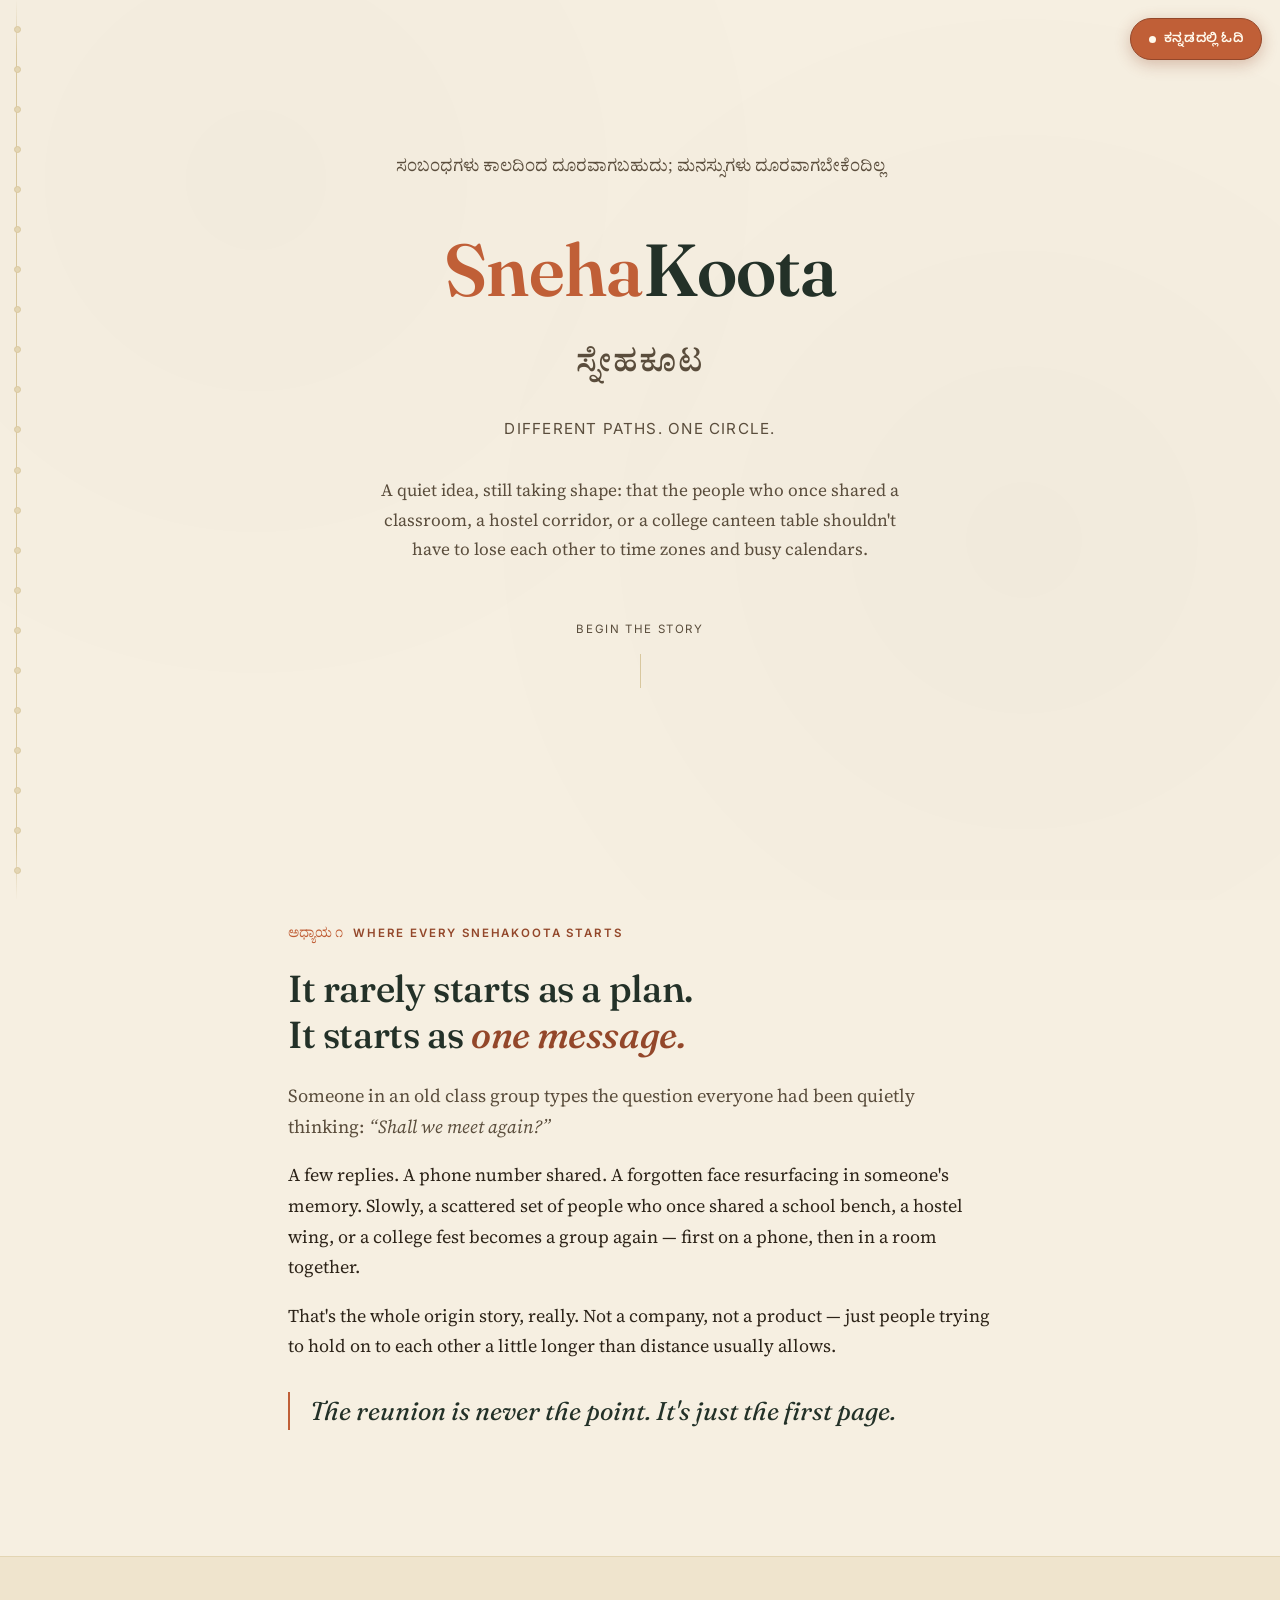
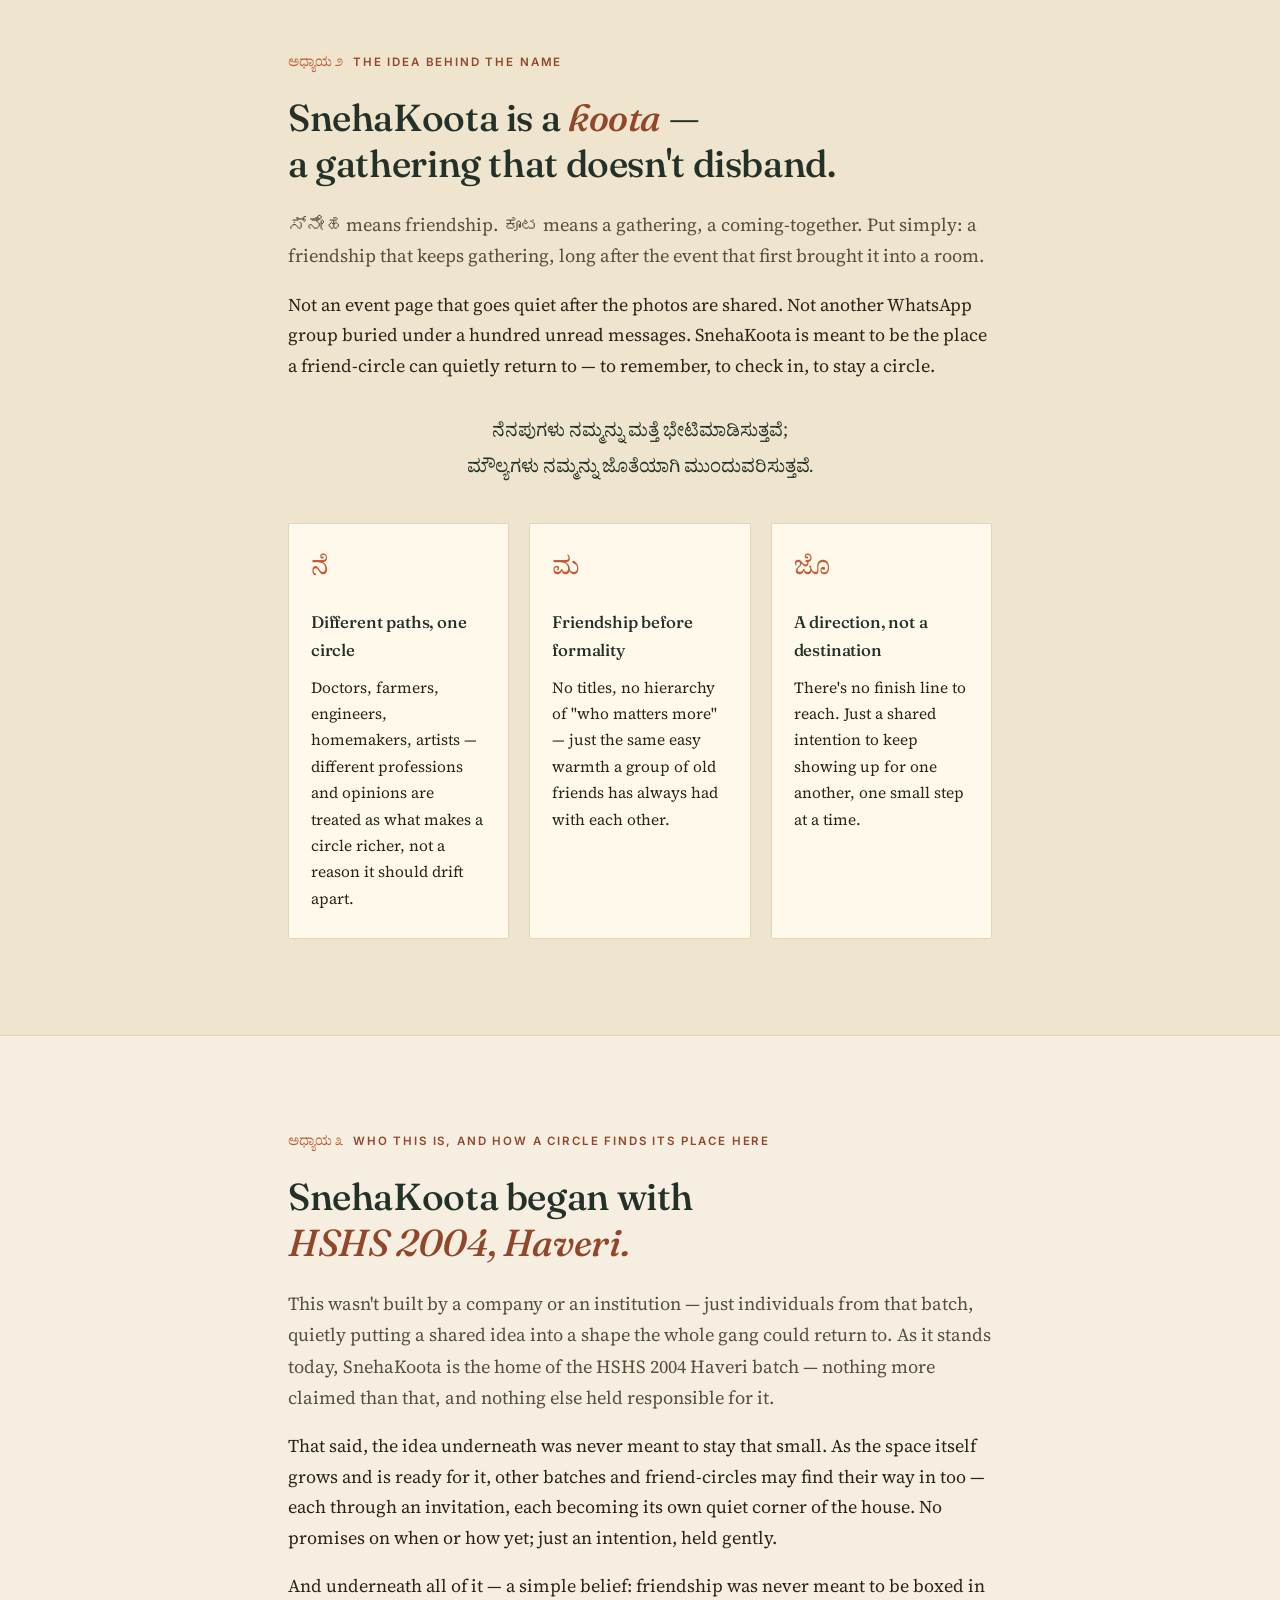
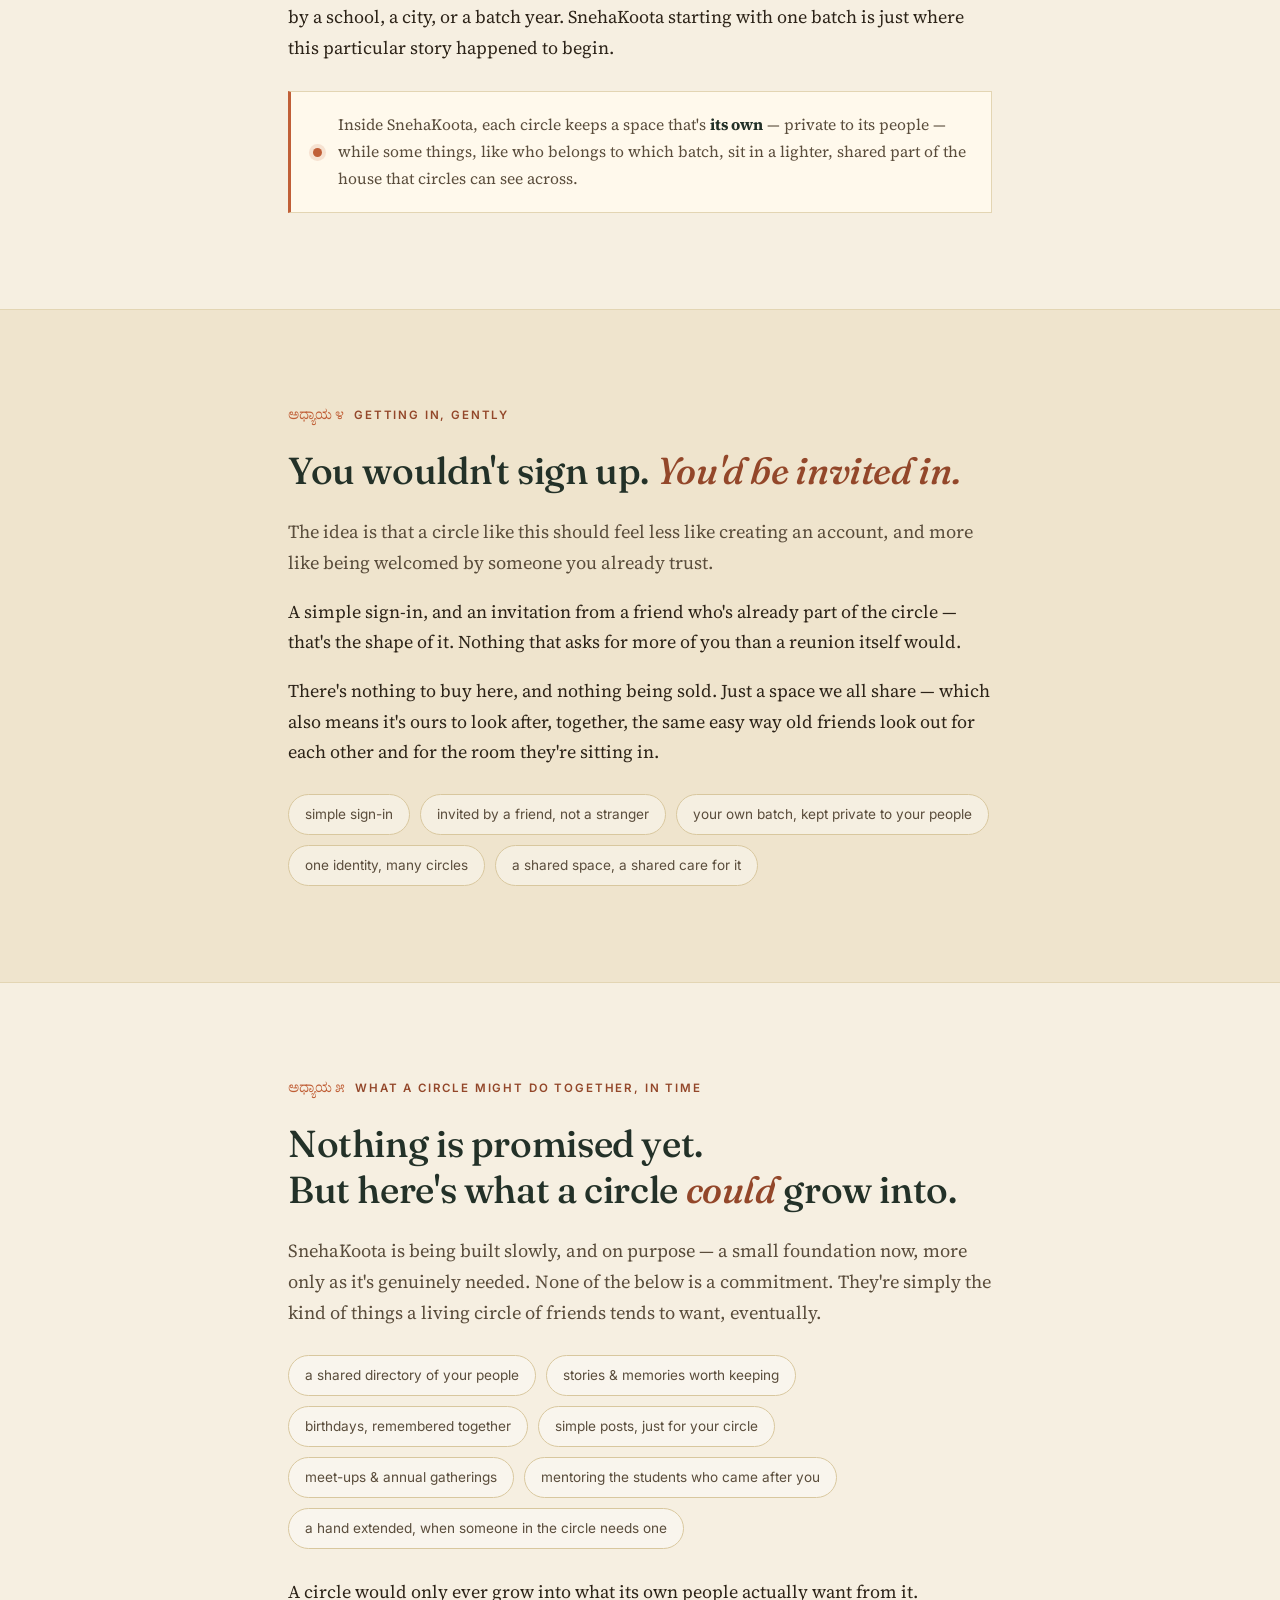
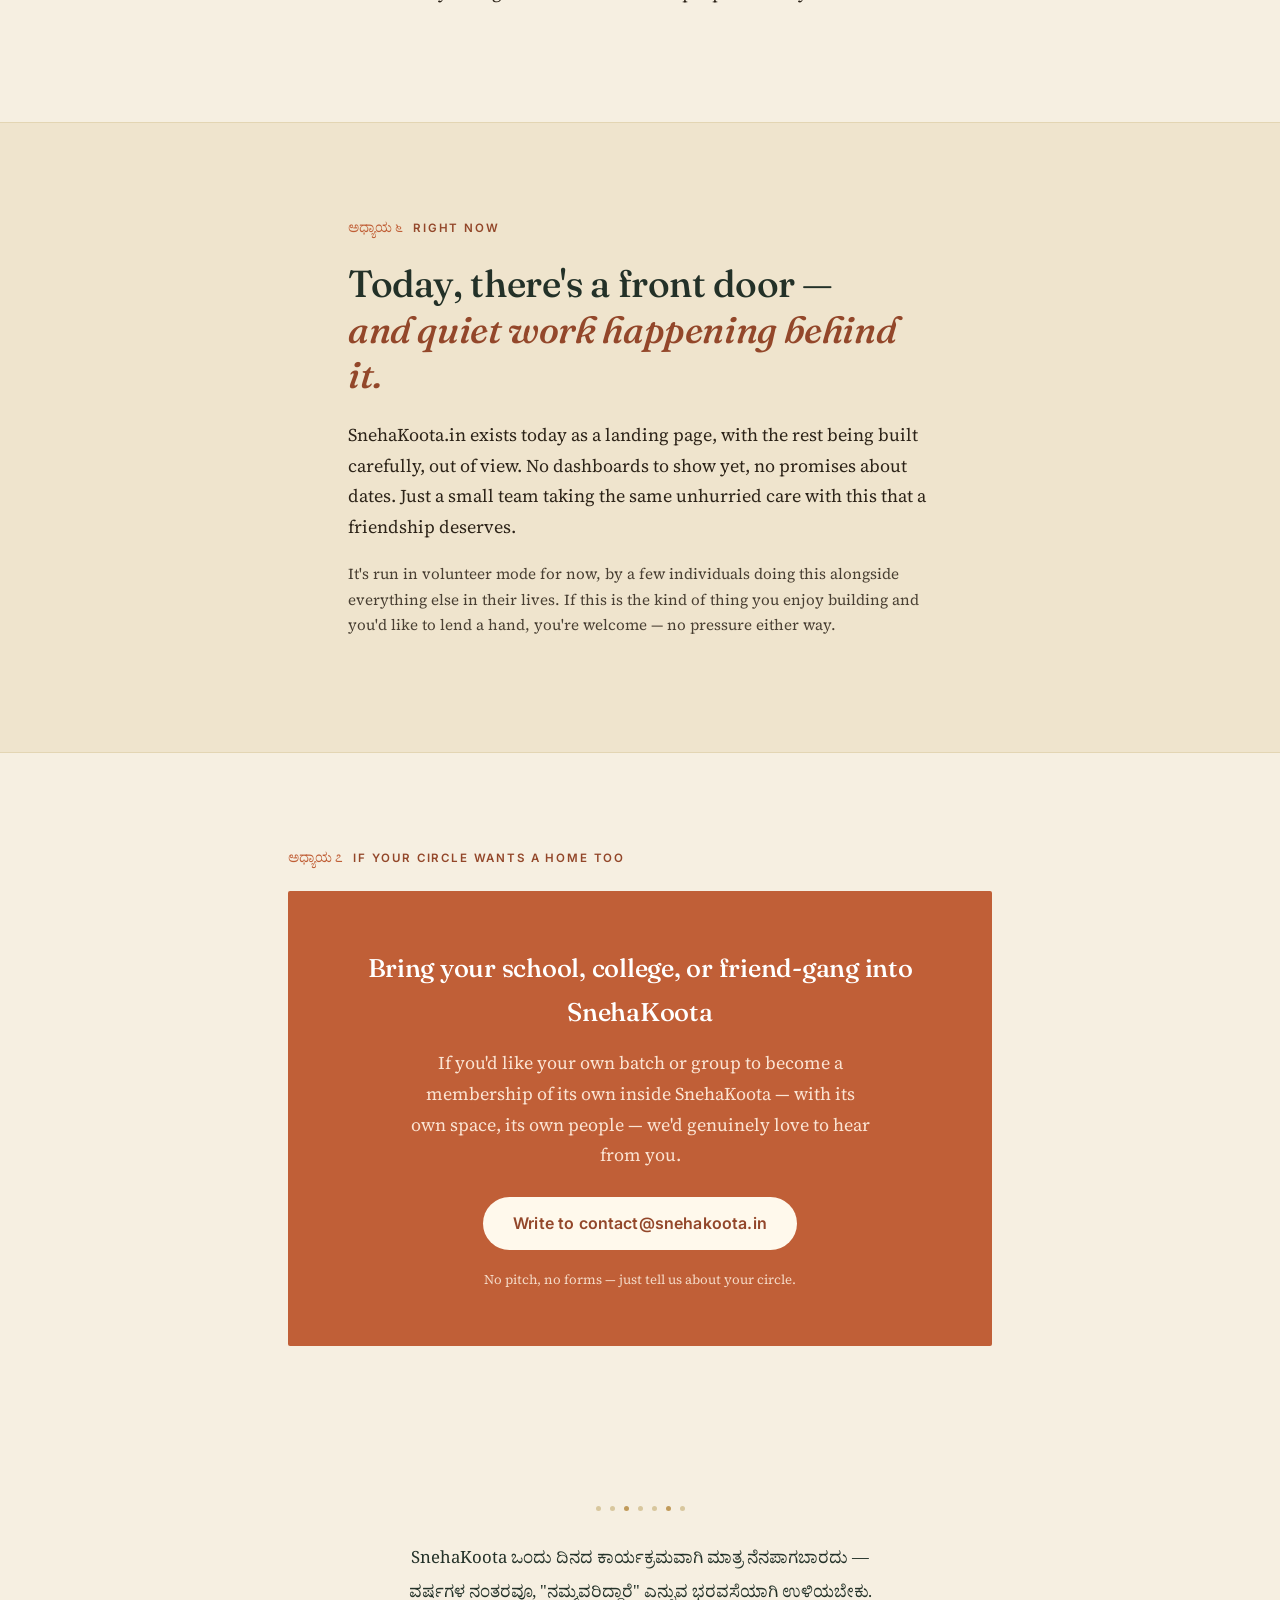
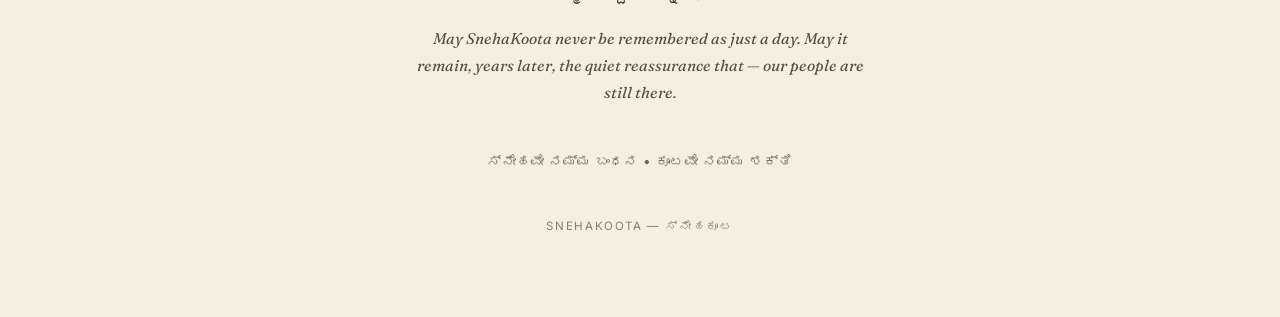
==== concept/index.html @ b206514b "Create index.html" ====
<!DOCTYPE html>
<html lang="en">
<head>
<meta charset="UTF-8">
<meta name="viewport" content="width=device-width, initial-scale=1.0">
<title>SnehaKoota — ಸ್ನೇಹಕೂಟ | A Concept</title>
<meta name="description" content="SnehaKoota — a place for friend circles, school batches and college gangs to stay a circle, long after the reunion ends.">
<link rel="preconnect" href="https://fonts.googleapis.com">
<link rel="preconnect" href="https://fonts.gstatic.com" crossorigin>
<link href="https://fonts.googleapis.com/css2?family=Fraunces:ital,opsz,wght@0,9..144,300;0,9..144,400;0,9..144,500;0,9..144,600;1,9..144,400;1,9..144,500&family=Source+Serif+4:ital,opsz,wght@0,8..60,400;0,8..60,500;0,8..60,600;1,8..60,400&family=Inter:wght@400;500;600&family=Noto+Serif+Kannada:wght@400;500;600;700&family=Noto+Sans+Kannada:wght@400;500;600&display=swap" rel="stylesheet">
<style>
  :root{
    --cream:#f6efe1;
    --cream-deep:#efe4cd;
    --paper-edge:#e3d5b3;
    --ink:#2c2318;
    --ink-soft:#5a4d3c;
    --terracotta:#c05f37;
    --terracotta-deep:#93472a;
    --green:#33493a;
    --green-deep:#233128;
    --gold:#b4863a;
    --thread:#d8c79e;
    --max-w: 760px;
  }

  *{box-sizing:border-box;}
  html{scroll-behavior:smooth;}
  body{
    margin:0;
    background:var(--cream);
    color:var(--ink);
    font-family:'Source Serif 4', serif;
    font-size:18px;
    line-height:1.7;
    -webkit-font-smoothing:antialiased;
    overflow-x:hidden;
  }

  /* subtle paper grain */
  body::before{
    content:"";
    position:fixed; inset:0;
    background-image:
      radial-gradient(circle at 20% 20%, rgba(0,0,0,0.015) 0, transparent 45%),
      radial-gradient(circle at 80% 60%, rgba(0,0,0,0.02) 0, transparent 50%);
    pointer-events:none;
    z-index:0;
  }

  .kn{ font-family:'Noto Serif Kannada','Noto Sans Kannada', serif; }
  .kn-sans{ font-family:'Noto Sans Kannada', sans-serif; }

  h1,h2,h3{
    font-family:'Fraunces', serif;
    font-weight:500;
    letter-spacing:-0.01em;
    margin:0;
    color:var(--green-deep);
  }

  .eyebrow{
    font-family:'Inter', sans-serif;
    font-size:0.72rem;
    letter-spacing:0.16em;
    text-transform:uppercase;
    color:var(--terracotta-deep);
    font-weight:600;
  }

  a{ color:inherit; }

  /* ---------- binding spine (signature element) ---------- */
  .spine{
    position:fixed;
    left:0; top:0; bottom:0;
    width:34px;
    z-index:40;
    display:flex;
    flex-direction:column;
    align-items:center;
    padding:26px 0;
    pointer-events:none;
  }
  .spine::before{
    content:"";
    position:absolute; top:0; bottom:0; left:16px;
    width:1px;
    background:linear-gradient(to bottom, transparent, var(--thread) 6%, var(--thread) 94%, transparent);
  }
  .spine-dot{
    width:7px; height:7px;
    border-radius:50%;
    background:var(--paper-edge);
    border:1px solid var(--thread);
    margin:0 0 0 0;
    position:relative;
    transition:background .5s ease, border-color .5s ease, box-shadow .5s ease;
  }
  .spine-track{
    position:relative;
    flex:1;
    display:flex;
    flex-direction:column;
    justify-content:space-between;
    align-items:center;
    width:100%;
  }
  .spine-dot.lit{
    background:var(--terracotta);
    border-color:var(--terracotta-deep);
    box-shadow:0 0 0 3px rgba(192,95,55,0.12);
  }
  @media (max-width:880px){ .spine{display:none;} }

  /* ---------- layout shells ---------- */
  .wrap{
    position:relative;
    z-index:1;
    max-width:var(--max-w);
    margin:0 auto;
    padding:0 28px;
  }
  section{ padding:96px 0; position:relative; }
  @media (max-width:600px){ section{ padding:68px 0; } }
  .wrap.wide{ max-width:880px; }

  /* stitched divider between chapters */
  .stitch{
    display:flex; align-items:center; justify-content:center;
    gap:9px;
    margin:0 auto;
    padding:0;
  }
  .stitch span{
    width:5px; height:5px; border-radius:50%;
    background:var(--thread);
  }
  .stitch span:nth-child(3n){ background:var(--gold); opacity:.8; }

  /* ---------- hero ---------- */
  .hero{
    min-height:92vh;
    display:flex;
    flex-direction:column;
    justify-content:center;
    text-align:center;
    padding-top:64px;
    padding-bottom:48px;
  }
  .hero .kn-line{
    font-family:'Noto Serif Kannada', serif;
    font-size:1.05rem;
    color:var(--ink-soft);
    margin-bottom:22px;
    opacity:0;
    animation:riseIn 1s ease forwards .15s;
  }
  .wordmark{
    font-family:'Fraunces', serif;
    font-weight:600;
    font-style:normal;
    font-size:clamp(2.6rem, 9vw, 4.6rem);
    letter-spacing:-0.01em;
    margin:0 0 6px 0;
    opacity:0;
    animation:riseIn 1.1s ease forwards .35s;
  }
  .wordmark .w-sneha{ color:var(--terracotta); }
  .wordmark .w-koota{ color:var(--green-deep); }
  .wordmark .kn{ display:block; font-style:normal; font-weight:600; font-size:0.42em; color:var(--ink-soft); letter-spacing:0.04em; margin-top:10px; }
  .tagline{
    font-family:'Inter', sans-serif;
    font-size:0.95rem;
    letter-spacing:0.08em;
    text-transform:uppercase;
    color:var(--ink-soft);
    margin-top:22px;
    opacity:0;
    animation:riseIn 1s ease forwards .6s;
  }
  .hero-sub{
    max-width:520px;
    margin:34px auto 0;
    font-size:1.08rem;
    color:var(--ink-soft);
    opacity:0;
    animation:riseIn 1s ease forwards .8s;
  }
  .scroll-cue{
    margin-top:56px;
    font-family:'Inter',sans-serif;
    font-size:0.72rem;
    letter-spacing:0.14em;
    text-transform:uppercase;
    color:var(--ink-soft);
    opacity:0;
    animation:riseIn 1s ease forwards 1.05s;
  }
  .scroll-cue::after{
    content:"";
    display:block;
    width:1px; height:34px;
    background:var(--thread);
    margin:14px auto 0;
    animation:pulseLine 2.2s ease-in-out infinite;
  }
  @keyframes riseIn{ from{opacity:0; transform:translateY(14px);} to{opacity:1; transform:translateY(0);} }
  @keyframes pulseLine{ 0%,100%{opacity:.3;} 50%{opacity:.9;} }

  /* ---------- chapter chrome ---------- */
  .chapter-label{
    display:flex; align-items:baseline; gap:10px;
    margin-bottom:18px;
  }
  .chapter-num{
    font-family:'Noto Serif Kannada', serif;
    font-size:0.85rem;
    color:var(--terracotta);
  }
  .reveal{
    opacity:0;
    transform:translateY(22px);
    transition:opacity .9s ease, transform .9s ease;
  }
  .reveal.in{ opacity:1; transform:translateY(0); }

  h2.title{
    font-size:clamp(1.7rem, 4vw, 2.35rem);
    margin-bottom:22px;
    line-height:1.22;
  }
  h2.title em{ font-style:italic; color:var(--terracotta-deep); }

  p{ margin:0 0 18px 0; color:var(--ink); }
  p.lede{ font-size:1.15rem; color:var(--ink-soft); }

  .pull{
    font-family:'Fraunces', serif;
    font-style:italic;
    font-weight:400;
    font-size:clamp(1.25rem, 3vw, 1.6rem);
    color:var(--green-deep);
    line-height:1.5;
    margin:30px 0;
    padding-left:20px;
    border-left:2px solid var(--terracotta);
  }

  .kn-pull{
    font-family:'Noto Serif Kannada', serif;
    font-size:1.15rem;
    color:var(--green-deep);
    line-height:2;
    text-align:center;
    margin:34px 0;
  }

  /* alt band */
  .band{
    background:var(--cream-deep);
    border-top:1px solid var(--paper-edge);
    border-bottom:1px solid var(--paper-edge);
  }
  .band.deep{
    background:var(--green-deep);
    color:#f2ead9;
  }
  .band.deep h2, .band.deep h3{ color:#f2ead9; }
  .band.deep p{ color:#d9cdb1; }
  .band.deep .eyebrow{ color:#e2a97e; }
  .band.deep .pull{ color:#f2ead9; border-left-color:#e2a97e; }

  /* three-across "for every circle" cards */
  .grid3{
    display:grid;
    grid-template-columns:repeat(3, 1fr);
    gap:20px;
    margin-top:34px;
  }
  @media (max-width:700px){ .grid3{ grid-template-columns:1fr; } }
  .grid3 .card{
    background:rgba(246,239,225,0.5);
    border:1px solid rgba(255,255,255,0.12);
    border-radius:2px;
    padding:26px 22px;
  }
  .band:not(.deep) .grid3 .card{
    background:#fff9ec;
    border:1px solid var(--paper-edge);
  }
  .card h3{
    font-size:1.05rem;
    margin-bottom:10px;
  }
  .card p{ font-size:0.97rem; margin-bottom:0; }
  .card .glyph{
    font-family:'Noto Serif Kannada', serif;
    font-size:1.6rem;
    color:var(--terracotta);
    display:block;
    margin-bottom:14px;
  }

  /* possibility chips — soft, non-committal */
  .maybe-list{
    display:flex; flex-wrap:wrap; gap:10px;
    margin-top:26px;
  }
  .maybe-list span{
    font-family:'Inter', sans-serif;
    font-size:0.85rem;
    padding:8px 16px;
    border:1px solid var(--thread);
    border-radius:999px;
    color:var(--ink-soft);
    background:rgba(255,255,255,0.4);
  }

  /* today strip */
  .today-strip{
    display:flex; align-items:center; gap:16px;
    padding:20px 22px;
    background:#fff9ec;
    border:1px solid var(--paper-edge);
    border-left:3px solid var(--terracotta);
    margin-top:28px;
  }
  .today-dot{
    width:9px; height:9px; border-radius:50%;
    background:var(--terracotta);
    flex:none;
    box-shadow:0 0 0 4px rgba(192,95,55,0.15);
  }
  .today-strip p{ margin:0; font-size:0.98rem; color:var(--ink-soft); }
  .today-strip strong{ color:var(--green-deep); }

  /* invite / CTA */
  .cta-card{
    text-align:center;
    padding:56px 40px;
    background:var(--terracotta);
    color:#fbf3e6;
    border-radius:2px;
    margin-top:10px;
  }
  @media (max-width:600px){ .cta-card{ padding:44px 22px; } }
  .cta-card h2{ color:#fff; margin-bottom:14px; }
  .cta-card p{ color:#fbe4d3; max-width:460px; margin:0 auto 26px; }
  .cta-mail{
    display:inline-block;
    font-family:'Inter', sans-serif;
    font-weight:600;
    font-size:1rem;
    letter-spacing:0.01em;
    color:var(--terracotta-deep);
    background:#fff9ec;
    padding:13px 30px;
    border-radius:999px;
    text-decoration:none;
    transition:transform .25s ease, box-shadow .25s ease;
  }
  .cta-mail:hover{ transform:translateY(-2px); box-shadow:0 10px 24px rgba(0,0,0,0.18); }
  .cta-note{
    margin-top:18px;
    font-size:0.82rem;
    color:#f4d9c6;
  }

  /* footer */
  footer{
    padding:64px 0 80px;
    text-align:center;
  }
  .closing-kn{
    font-family:'Noto Serif Kannada', serif;
    font-size:1.05rem;
    line-height:2;
    color:var(--green-deep);
    max-width:520px;
    margin:0 auto 8px;
  }
  .closing-en{
    font-family:'Fraunces', serif;
    font-style:italic;
    font-size:0.98rem;
    color:var(--ink-soft);
    max-width:460px;
    margin:14px auto 0;
  }
  .mark{
    margin-top:44px;
    font-family:'Inter', sans-serif;
    font-size:0.72rem;
    letter-spacing:0.14em;
    text-transform:uppercase;
    color:var(--ink-soft);
    opacity:0.7;
  }

  ::selection{ background:var(--terracotta); color:#fff; }

  /* ---------- language toggle ---------- */
  [hidden]{ display:none !important; }
  .lang-toggle{
    position:fixed;
    top:18px; right:18px;
    z-index:50;
    display:inline-flex;
    align-items:center;
    gap:8px;
    font-family:'Inter','Noto Sans Kannada',sans-serif;
    font-size:0.82rem;
    font-weight:600;
    letter-spacing:0.02em;
    padding:10px 18px;
    border-radius:999px;
    border:1px solid var(--terracotta-deep);
    background:var(--terracotta);
    color:#fff9ec;
    cursor:pointer;
    box-shadow:0 4px 16px rgba(147,71,42,0.32);
    transition:transform .2s ease, box-shadow .2s ease, background .2s ease;
  }
  .lang-toggle::before{
    content:"";
    width:7px; height:7px;
    border-radius:50%;
    background:#fff9ec;
    flex:none;
    animation:langPulse 2.2s ease-in-out infinite;
  }
  @keyframes langPulse{
    0%,100%{ box-shadow:0 0 0 0 rgba(255,249,236,0.55); }
    50%{ box-shadow:0 0 0 5px rgba(255,249,236,0); }
  }
  .lang-toggle:hover{
    transform:translateY(-1px);
    background:var(--terracotta-deep);
    box-shadow:0 8px 22px rgba(147,71,42,0.4);
  }
  @media (max-width:600px){
    .lang-toggle{
      top:14px; right:14px;
      font-size:0.78rem;
      padding:10px 16px;
      min-height:40px;
    }
  }

  /* ---------- kannada panel typography ---------- */
  #lang-kn{ font-family:'Noto Serif Kannada','Noto Sans Kannada', serif; }
  #lang-kn h1, #lang-kn h2, #lang-kn h3{ font-family:'Noto Serif Kannada', serif; font-weight:600; }
  #lang-kn .eyebrow, #lang-kn .tagline, #lang-kn .scroll-cue, #lang-kn .maybe-list span, #lang-kn .cta-mail, #lang-kn .cta-note{
    font-family:'Noto Sans Kannada', sans-serif;
  }
  #lang-kn .tagline, #lang-kn .scroll-cue{ text-transform:none; letter-spacing:0.02em; }
  #lang-kn p, #lang-kn .lede, #lang-kn .pull, #lang-kn .kn-pull{ line-height:1.95; }
  #lang-kn .wordmark .w-sneha, #lang-kn .wordmark .w-koota{ font-family:'Noto Serif Kannada', serif; }
  #lang-kn .wordmark .kn{ font-family:'Fraunces', serif; font-style:italic; font-weight:400; color:var(--ink-soft); }
</style>
</head>
<body>

<div class="spine" aria-hidden="true">
  <div class="spine-track" id="spineTrack"></div>
</div>

<button id="langToggle" class="lang-toggle" type="button">ಕನ್ನಡದಲ್ಲಿ ಓದಿ</button>

<div id="lang-en" class="lang-panel">

<!-- ================= HERO ================= -->
<section class="hero">
  <div class="wrap">
    <div class="kn-line">ಸಂಬಂಧಗಳು ಕಾಲದಿಂದ ದೂರವಾಗಬಹುದು; ಮನಸ್ಸುಗಳು ದೂರವಾಗಬೇಕೆಂದಿಲ್ಲ</div>
    <h1 class="wordmark"><span class="w-sneha">Sneha</span><span class="w-koota">Koota</span><span class="kn">ಸ್ನೇಹಕೂಟ</span></h1>
    <div class="tagline">Different Paths. One Circle.</div>
    <p class="hero-sub">A quiet idea, still taking shape: that the people who once shared a classroom, a hostel corridor, or a college canteen table shouldn't have to lose each other to time zones and busy calendars.</p>
    <div class="scroll-cue">begin the story</div>
  </div>
</section>

<!-- ================= CHAPTER 1: HOW IT BEGAN ================= -->
<section>
  <div class="wrap">
    <div class="chapter-label reveal">
      <span class="chapter-num kn">ಅಧ್ಯಾಯ ೧</span>
      <span class="eyebrow">Where every SnehaKoota starts</span>
    </div>
    <h2 class="title reveal">It rarely starts as a plan.<br>It starts as <em>one message.</em></h2>
    <p class="lede reveal">Someone in an old class group types the question everyone had been quietly thinking: <em>“Shall we meet again?”</em></p>
    <p class="reveal">A few replies. A phone number shared. A forgotten face resurfacing in someone's memory. Slowly, a scattered set of people who once shared a school bench, a hostel wing, or a college fest becomes a group again — first on a phone, then in a room together.</p>
    <p class="reveal">That's the whole origin story, really. Not a company, not a product — just people trying to hold on to each other a little longer than distance usually allows.</p>
    <div class="pull reveal">The reunion is never the point. It's just the first page.</div>
  </div>
</section>

<!-- ================= CHAPTER 2: WHAT SNEHAKOOTA IS ================= -->
<section class="band">
  <div class="wrap">
    <div class="chapter-label reveal">
      <span class="chapter-num kn">ಅಧ್ಯಾಯ ೨</span>
      <span class="eyebrow">The idea behind the name</span>
    </div>
    <h2 class="title reveal">SnehaKoota is a <em>koota</em> —<br>a gathering that doesn't disband.</h2>
    <p class="lede reveal">ಸ್ನೇಹ means friendship. ಕೂಟ means a gathering, a coming-together. Put simply: a friendship that keeps gathering, long after the event that first brought it into a room.</p>
    <p class="reveal">Not an event page that goes quiet after the photos are shared. Not another WhatsApp group buried under a hundred unread messages. SnehaKoota is meant to be the place a friend-circle can quietly return to — to remember, to check in, to stay a circle.</p>

    <div class="kn-pull reveal">ನೆನಪುಗಳು ನಮ್ಮನ್ನು ಮತ್ತೆ ಭೇಟಿಮಾಡಿಸುತ್ತವೆ;<br>ಮೌಲ್ಯಗಳು ನಮ್ಮನ್ನು ಜೊತೆಯಾಗಿ ಮುಂದುವರಿಸುತ್ತವೆ.</div>

    <div class="grid3 reveal">
      <div class="card">
        <span class="glyph">ನೆ</span>
        <h3>Different paths, one circle</h3>
        <p>Doctors, farmers, engineers, homemakers, artists — different professions and opinions are treated as what makes a circle richer, not a reason it should drift apart.</p>
      </div>
      <div class="card">
        <span class="glyph">ಮ</span>
        <h3>Friendship before formality</h3>
        <p>No titles, no hierarchy of "who matters more" — just the same easy warmth a group of old friends has always had with each other.</p>
      </div>
      <div class="card">
        <span class="glyph">ಜೊ</span>
        <h3>A direction, not a destination</h3>
        <p>There's no finish line to reach. Just a shared intention to keep showing up for one another, one small step at a time.</p>
      </div>
    </div>
  </div>
</section>

<!-- ================= CHAPTER 3: BEYOND ONE BATCH ================= -->
<section>
  <div class="wrap">
    <div class="chapter-label reveal">
      <span class="chapter-num kn">ಅಧ್ಯಾಯ ೩</span>
      <span class="eyebrow">Who this is, and how a circle finds its place here</span>
    </div>
    <h2 class="title reveal">SnehaKoota began with<br><em>HSHS 2004, Haveri.</em></h2>
    <p class="lede reveal">This wasn't built by a company or an institution — just individuals from that batch, quietly putting a shared idea into a shape the whole gang could return to. As it stands today, SnehaKoota is the home of the HSHS 2004 Haveri batch — nothing more claimed than that, and nothing else held responsible for it.</p>
    <p class="reveal">That said, the idea underneath was never meant to stay that small. As the space itself grows and is ready for it, other batches and friend-circles may find their way in too — each through an invitation, each becoming its own quiet corner of the house. No promises on when or how yet; just an intention, held gently.</p>
    <p class="reveal">And underneath all of it — a simple belief: friendship was never meant to be boxed in by a school, a city, or a batch year. SnehaKoota starting with one batch is just where this particular story happened to begin.</p>
    <div class="today-strip reveal">
      <span class="today-dot" aria-hidden="true"></span>
      <p>Inside SnehaKoota, each circle keeps a space that's <strong>its own</strong> — private to its people — while some things, like who belongs to which batch, sit in a lighter, shared part of the house that circles can see across.</p>
    </div>
  </div>
</section>

<!-- ================= CHAPTER 4: HOW YOU'D ENTER ================= -->
<section class="band">
  <div class="wrap">
    <div class="chapter-label reveal">
      <span class="chapter-num kn">ಅಧ್ಯಾಯ ೪</span>
      <span class="eyebrow">Getting in, gently</span>
    </div>
    <h2 class="title reveal">You wouldn't sign up. <em>You'd be invited in.</em></h2>
    <p class="lede reveal">The idea is that a circle like this should feel less like creating an account, and more like being welcomed by someone you already trust.</p>
    <p class="reveal">A simple sign-in, and an invitation from a friend who's already part of the circle — that's the shape of it. Nothing that asks for more of you than a reunion itself would.</p>
    <p class="reveal">There's nothing to buy here, and nothing being sold. Just a space we all share — which also means it's ours to look after, together, the same easy way old friends look out for each other and for the room they're sitting in.</p>
    <div class="maybe-list reveal">
      <span>simple sign-in</span>
      <span>invited by a friend, not a stranger</span>
      <span>your own batch, kept private to your people</span>
      <span>one identity, many circles</span>
      <span>a shared space, a shared care for it</span>
    </div>
  </div>
</section>

<!-- ================= CHAPTER 5: WHAT IT MIGHT HOLD ================= -->
<section>
  <div class="wrap">
    <div class="chapter-label reveal">
      <span class="chapter-num kn">ಅಧ್ಯಾಯ ೫</span>
      <span class="eyebrow">What a circle might do together, in time</span>
    </div>
    <h2 class="title reveal">Nothing is promised yet.<br>But here's what a circle <em>could</em> grow into.</h2>
    <p class="lede reveal">SnehaKoota is being built slowly, and on purpose — a small foundation now, more only as it's genuinely needed. None of the below is a commitment. They're simply the kind of things a living circle of friends tends to want, eventually.</p>
    <div class="maybe-list reveal">
      <span>a shared directory of your people</span>
      <span>stories &amp; memories worth keeping</span>
      <span>birthdays, remembered together</span>
      <span>simple posts, just for your circle</span>
      <span>meet-ups &amp; annual gatherings</span>
      <span>mentoring the students who came after you</span>
      <span>a hand extended, when someone in the circle needs one</span>
    </div>
    <p class="reveal" style="margin-top:28px;">A circle would only ever grow into what its own people actually want from it.</p>
  </div>
</section>

<!-- ================= CHAPTER 6: WHERE THINGS STAND ================= -->
<section class="band">
  <div class="wrap" style="max-width:640px;">
    <div class="chapter-label reveal">
      <span class="chapter-num kn">ಅಧ್ಯಾಯ ೬</span>
      <span class="eyebrow">Right now</span>
    </div>
    <h2 class="title reveal">Today, there's a front door —<br><em>and quiet work happening behind it.</em></h2>
    <p class="reveal">SnehaKoota.in exists today as a landing page, with the rest being built carefully, out of view. No dashboards to show yet, no promises about dates. Just a small team taking the same unhurried care with this that a friendship deserves.</p>
    <p class="reveal" style="font-size:0.95rem; opacity:0.85;">It's run in volunteer mode for now, by a few individuals doing this alongside everything else in their lives. If this is the kind of thing you enjoy building and you'd like to lend a hand, you're welcome — no pressure either way.</p>
  </div>
</section>

<!-- ================= CHAPTER 7: INVITE YOUR CIRCLE ================= -->
<section>
  <div class="wrap">
    <div class="chapter-label reveal">
      <span class="chapter-num kn">ಅಧ್ಯಾಯ ೭</span>
      <span class="eyebrow">If your circle wants a home too</span>
    </div>
    <div class="cta-card reveal">
      <h2 style="font-size:1.6rem;">Bring your school, college, or friend-gang into SnehaKoota</h2>
      <p>If you'd like your own batch or group to become a membership of its own inside SnehaKoota — with its own space, its own people — we'd genuinely love to hear from you.</p>
      <a class="cta-mail" href="mailto:contact@snehakoota.in">Write to contact@snehakoota.in</a>
      <div class="cta-note">No pitch, no forms — just tell us about your circle.</div>
    </div>
  </div>
</section>

<!-- ================= FOOTER / CLOSING ================= -->
<footer>
  <div class="wrap">
    <div class="stitch reveal" style="margin-bottom:34px;">
      <span></span><span></span><span></span><span></span><span></span><span></span><span></span>
    </div>
    <div class="closing-kn reveal">SnehaKoota ಒಂದು ದಿನದ ಕಾರ್ಯಕ್ರಮವಾಗಿ ಮಾತ್ರ ನೆನಪಾಗಬಾರದು —<br>ವರ್ಷಗಳ ನಂತರವೂ, "ನಮ್ಮವರಿದ್ದಾರೆ" ಎನ್ನುವ ಭರವಸೆಯಾಗಿ ಉಳಿಯಬೇಕು.</div>
    <div class="closing-en reveal">May SnehaKoota never be remembered as just a day. May it remain, years later, the quiet reassurance that — our people are still there.</div>
    <div class="mark kn" style="letter-spacing:0.02em; text-transform:none; opacity:0.85; font-size:0.85rem;">ಸ್ನೇಹವೇ ನಮ್ಮ ಬಂಧನ • ಕೂಟವೇ ನಮ್ಮ ಶಕ್ತಿ</div>
    <div class="mark">SnehaKoota — ಸ್ನೇಹಕೂಟ</div>
  </div>
</footer>

</div><!-- /#lang-en -->

<div id="lang-kn" class="lang-panel" hidden>

<!-- ================= HERO (KN) ================= -->
<section class="hero">
  <div class="wrap">
    <div class="kn-line">ಸಂಬಂಧಗಳು ಕಾಲದಿಂದ ದೂರವಾಗಬಹುದು; ಮನಸ್ಸುಗಳು ದೂರವಾಗಬೇಕೆಂದಿಲ್ಲ</div>
    <h1 class="wordmark"><span class="w-sneha">ಸ್ನೇಹ</span><span class="w-koota">ಕೂಟ</span><span class="kn">SnehaKoota</span></h1>
    <div class="tagline">ಬೇರೆ ಬೇರೆ ದಾರಿಗಳು. ಒಂದೇ ಬಳಗ.</div>
    <p class="hero-sub">ಇದೊಂದು ಸದ್ದಿಲ್ಲದೆ ರೂಪುಗೊಳ್ಳುತ್ತಿರುವ ಆಲೋಚನೆ: ಒಂದು ಕಾಲದಲ್ಲಿ ಒಂದೇ ತರಗತಿ, ಹಾಸ್ಟೆಲ್ ಕಾರಿಡಾರ್, ಅಥವಾ ಕಾಲೇಜಿನ ಕ್ಯಾಂಟೀನ್ ಟೇಬಲ್ ಹಂಚಿಕೊಂಡಿದ್ದ ಜನರು, ಸಮಯದ ವ್ಯತ್ಯಾಸ ಮತ್ತು ಬಿಡುವಿಲ್ಲದ ದಿನಚರಿಗಳ ಕಾರಣಕ್ಕೆ ಒಬ್ಬರನ್ನೊಬ್ಬರು ಕಳೆದುಕೊಳ್ಳಬಾರದು ಎಂಬುದು.</p>
    <div class="scroll-cue">ಕಥೆಯನ್ನು ಆರಂಭಿಸಿ</div>
  </div>
</section>

<!-- ================= CHAPTER 1 (KN) ================= -->
<section>
  <div class="wrap">
    <div class="chapter-label reveal">
      <span class="chapter-num kn">ಅಧ್ಯಾಯ ೧</span>
      <span class="eyebrow">ಪ್ರತಿ ಸ್ನೇಹಕೂಟವೂ ಆರಂಭವಾಗುವುದು ಇಲ್ಲಿಂದ</span>
    </div>
    <h2 class="title reveal">ಇದು ಯೋಜನೆಯಾಗಿ ಆರಂಭವಾಗುವುದು ಅಪರೂಪ.<br>ಇದು ಆರಂಭವಾಗುವುದು <em>ಒಂದೇ ಸಂದೇಶದಿಂದ.</em></h2>
    <p class="lede reveal">ಹಳೆಯ ಕ್ಲಾಸ್ ಗ್ರೂಪ್‌ನಲ್ಲಿ ಯಾರೋ ಒಬ್ಬರು, ಎಲ್ಲರೂ ಮನದೊಳಗೇ ಯೋಚಿಸುತ್ತಿದ್ದ ಪ್ರಶ್ನೆಯನ್ನು ಟೈಪ್ ಮಾಡುತ್ತಾರೆ: <em>"ಮತ್ತೆ ಸಿಗೋಣವೇ?"</em></p>
    <p class="reveal">ಒಂದೆರಡು ಉತ್ತರಗಳು. ಒಂದು ಫೋನ್ ನಂಬರ್ ಹಂಚಿಕೆ. ಮರೆತುಹೋಗಿದ್ದ ಮುಖವೊಂದು ಯಾರದೋ ನೆನಪಿನಲ್ಲಿ ಮತ್ತೆ ಮೂಡುತ್ತದೆ. ನಿಧಾನವಾಗಿ, ಒಂದು ಕಾಲದಲ್ಲಿ ಒಂದೇ ಶಾಲಾ ಬೆಂಚು, ಹಾಸ್ಟೆಲ್ ವಿಭಾಗ, ಅಥವಾ ಕಾಲೇಜಿನ ಫೆಸ್ಟ್ ಹಂಚಿಕೊಂಡಿದ್ದ, ಚದುರಿಹೋಗಿದ್ದ ಜನರು ಮತ್ತೆ ಒಂದಾಗುತ್ತಾರೆ — ಮೊದಲು ಫೋನ್‌ನಲ್ಲಿ, ನಂತರ ಒಂದೇ ಕೋಣೆಯಲ್ಲಿ ಜೊತೆಯಾಗಿ.</p>
    <p class="reveal">ಇದೇ ನಿಜವಾದ ಮೂಲ ಕಥೆ. ಒಂದು ಕಂಪನಿಯಲ್ಲ, ಒಂದು ಉತ್ಪನ್ನವಲ್ಲ — ದೂರ ಸಾಮಾನ್ಯವಾಗಿ ಬಿಡುವ ಅಂತರಕ್ಕಿಂತ ಸ್ವಲ್ಪ ಹೆಚ್ಚು ಕಾಲ ಒಬ್ಬರನ್ನೊಬ್ಬರು ಹಿಡಿದಿಟ್ಟುಕೊಳ್ಳಲು ಪ್ರಯತ್ನಿಸುತ್ತಿರುವ ಜನರಷ್ಟೇ.</p>
    <div class="pull reveal">ಮರುಸಂಗಮ ಎಂದಿಗೂ ಗುರಿಯಲ್ಲ. ಅದು ಕೇವಲ ಮೊದಲ ಪುಟ.</div>
  </div>
</section>

<!-- ================= CHAPTER 2 (KN) ================= -->
<section class="band">
  <div class="wrap">
    <div class="chapter-label reveal">
      <span class="chapter-num kn">ಅಧ್ಯಾಯ ೨</span>
      <span class="eyebrow">ಹೆಸರಿನ ಹಿಂದಿನ ಆಲೋಚನೆ</span>
    </div>
    <h2 class="title reveal">ಸ್ನೇಹಕೂಟ ಎಂಬುದು ಒಂದು <em>ಕೂಟ</em> —<br>ಎಂದೂ ಚದುರದ ಒಂದು ಸೇರುವಿಕೆ.</h2>
    <p class="lede reveal">ಸ್ನೇಹ ಎಂದರೆ ಗೆಳೆತನ. ಕೂಟ ಎಂದರೆ ಒಂದು ಸೇರುವಿಕೆ, ಒಟ್ಟಾಗಿ ಬರುವಿಕೆ. ಸರಳವಾಗಿ ಹೇಳುವುದಾದರೆ: ಒಂದು ಗೆಳೆತನ, ಅದನ್ನು ಮೊದಲು ಒಂದು ಕೋಣೆಗೆ ತಂದ ಸಂದರ್ಭ ಮುಗಿದ ನಂತರವೂ ಸೇರುತ್ತಲೇ ಇರುವಂಥದ್ದು.</p>
    <p class="reveal">ಫೋಟೋಗಳು ಹಂಚಿಕೆಯಾದ ಮೇಲೆ ಸ್ತಬ್ಧವಾಗುವ ಇವೆಂಟ್ ಪೇಜ್ ಅಲ್ಲ. ನೂರಾರು ಓದದ ಸಂದೇಶಗಳ ಅಡಿಯಲ್ಲಿ ಹೂತುಹೋಗಿರುವ ಇನ್ನೊಂದು ವಾಟ್ಸಾಪ್ ಗ್ರೂಪ್ ಅಲ್ಲ. ಸ್ನೇಹಕೂಟ ಎಂದರೆ ಒಂದು ಗೆಳೆಯರ ಬಳಗ ಸದ್ದಿಲ್ಲದೆ ಮರಳಿ ಬರಬಹುದಾದ ಸ್ಥಳ — ನೆನಪಿಸಿಕೊಳ್ಳಲು, ಕುಶಲೋಪರಿ ವಿಚಾರಿಸಲು, ಒಂದು ಬಳಗವಾಗಿ ಉಳಿಯಲು.</p>

    <div class="kn-pull reveal">ನೆನಪುಗಳು ನಮ್ಮನ್ನು ಮತ್ತೆ ಭೇಟಿಮಾಡಿಸುತ್ತವೆ;<br>ಮೌಲ್ಯಗಳು ನಮ್ಮನ್ನು ಜೊತೆಯಾಗಿ ಮುಂದುವರಿಸುತ್ತವೆ.</div>

    <div class="grid3 reveal">
      <div class="card">
        <span class="glyph">ನೆ</span>
        <h3>ಬೇರೆ ಬೇರೆ ದಾರಿಗಳು, ಒಂದೇ ಬಳಗ</h3>
        <p>ವೈದ್ಯರು, ರೈತರು, ಎಂಜಿನಿಯರ್‌ಗಳು, ಗೃಹಿಣಿಯರು, ಕಲಾವಿದರು — ಬೇರೆ ಬೇರೆ ವೃತ್ತಿಗಳು ಮತ್ತು ಅಭಿಪ್ರಾಯಗಳು ಬಳಗವನ್ನು ಇನ್ನಷ್ಟು ಶ್ರೀಮಂತಗೊಳಿಸುವ ಸಂಗತಿಗಳಾಗಿ ಕಾಣಲಾಗುತ್ತವೆಯೇ ಹೊರತು, ದೂರವಾಗಲು ಕಾರಣಗಳಲ್ಲ.</p>
      </div>
      <div class="card">
        <span class="glyph">ಮ</span>
        <h3>ಔಪಚಾರಿಕತೆಗಿಂತ ಮೊದಲು ಗೆಳೆತನ</h3>
        <p>ಯಾವುದೇ ಹುದ್ದೆಗಳಿಲ್ಲ, "ಯಾರು ಹೆಚ್ಚು ಮುಖ್ಯ" ಎಂಬ ಶ್ರೇಣಿಯೂ ಇಲ್ಲ — ಹಳೆಯ ಗೆಳೆಯರ ಗುಂಪೊಂದು ಯಾವಾಗಲೂ ಒಬ್ಬರಿಗೊಬ್ಬರು ಹೊಂದಿರುವ ಅದೇ ಸಹಜ ಪ್ರೀತಿ ಅಷ್ಟೇ.</p>
      </div>
      <div class="card">
        <span class="glyph">ಜೊ</span>
        <h3>ಗುರಿಯಲ್ಲ, ಒಂದು ದಿಕ್ಕು</h3>
        <p>ತಲುಪಬೇಕಾದ ಗೆರೆ ಇಲ್ಲ. ಒಂದೊಂದೇ ಸಣ್ಣ ಹೆಜ್ಜೆಯಲ್ಲಿ ಒಬ್ಬರಿಗಾಗಿ ಒಬ್ಬರು ಇರುತ್ತಲೇ ಇರಬೇಕೆಂಬ ಒಂದು ಹಂಚಿಕೆಯ ಉದ್ದೇಶ ಅಷ್ಟೇ.</p>
      </div>
    </div>
  </div>
</section>

<!-- ================= CHAPTER 3 (KN) ================= -->
<section>
  <div class="wrap">
    <div class="chapter-label reveal">
      <span class="chapter-num kn">ಅಧ್ಯಾಯ ೩</span>
      <span class="eyebrow">ಇದು ಯಾರದ್ದು, ಒಂದು ಬಳಗ ಇಲ್ಲಿ ತನ್ನ ಸ್ಥಾನ ಕಂಡುಕೊಳ್ಳುವುದು ಹೇಗೆ</span>
    </div>
    <h2 class="title reveal">ಸ್ನೇಹಕೂಟ ಆರಂಭವಾಗಿದ್ದು<br><em>HSHS 2004, ಹಾವೇರಿಯಿಂದ.</em></h2>
    <p class="lede reveal">ಇದನ್ನು ಯಾವುದೇ ಕಂಪನಿ ಅಥವಾ ಸಂಸ್ಥೆ ಕಟ್ಟಿಲ್ಲ — ಆ ಬ್ಯಾಚ್‌ನ ಕೆಲವು ವ್ಯಕ್ತಿಗಳು, ಇಡೀ ಬಳಗ ಮರಳಿ ಬರಬಹುದಾದ ಒಂದು ಹಂಚಿಕೆಯ ಆಲೋಚನೆಯನ್ನು ಸದ್ದಿಲ್ಲದೆ ರೂಪಿಸಿದ್ದಾರೆ ಅಷ್ಟೇ. ಇಂದಿನ ಸ್ಥಿತಿಯಲ್ಲಿ, ಸ್ನೇಹಕೂಟ HSHS 2004 ಹಾವೇರಿ ಬ್ಯಾಚ್‌ನ ಮನೆ — ಇದಕ್ಕಿಂತ ಹೆಚ್ಚಿನ ಯಾವ ಹಕ್ಕೂ ಇಲ್ಲ, ಬೇರೆ ಯಾರನ್ನೂ ಇದಕ್ಕೆ ಜವಾಬ್ದಾರರನ್ನಾಗಿ ಮಾಡುವುದೂ ಇಲ್ಲ.</p>
    <p class="reveal">ಆದರೂ, ಇದರ ಹಿಂದಿನ ಆಲೋಚನೆ ಇಷ್ಟೇ ಚಿಕ್ಕದಾಗಿ ಉಳಿಯಬೇಕೆಂದು ಎಂದೂ ಇರಲಿಲ್ಲ. ಸ್ಥಳ ಬೆಳೆದಂತೆ, ಅದಕ್ಕೆ ಸಿದ್ಧವಾದಾಗ, ಬೇರೆ ಬ್ಯಾಚ್‌ಗಳು ಮತ್ತು ಗೆಳೆಯರ ಬಳಗಗಳೂ ಇಲ್ಲಿ ತಮ್ಮ ದಾರಿ ಕಂಡುಕೊಳ್ಳಬಹುದು — ಪ್ರತಿಯೊಂದೂ ಒಂದು ಆಹ್ವಾನದ ಮೂಲಕ, ಪ್ರತಿಯೊಂದೂ ಈ ಮನೆಯ ತನ್ನದೇ ಆದ ಸದ್ದಿಲ್ಲದ ಮೂಲೆಯಾಗಿ. ಯಾವಾಗ, ಹೇಗೆ ಎಂಬುದರ ಬಗ್ಗೆ ಇನ್ನೂ ಯಾವುದೇ ಭರವಸೆ ಇಲ್ಲ; ಇರುವುದು ಕೇವಲ ಒಂದು ಆಲೋಚನೆ, ಮೃದುವಾಗಿ ಇಟ್ಟುಕೊಂಡಿರುವಂಥದ್ದು.</p>
    <p class="reveal">ಮತ್ತು ಇದೆಲ್ಲದರ ತಳಹದಿಯಲ್ಲಿ — ಒಂದು ಸರಳ ನಂಬಿಕೆ: ಗೆಳೆತನವನ್ನು ಎಂದೂ ಒಂದು ಶಾಲೆ, ಒಂದು ಊರು, ಅಥವಾ ಒಂದು ಬ್ಯಾಚ್ ವರ್ಷಕ್ಕೆ ಸೀಮಿತಗೊಳಿಸಬೇಕಿರಲಿಲ್ಲ. ಸ್ನೇಹಕೂಟ ಒಂದು ಬ್ಯಾಚ್‌ನಿಂದ ಆರಂಭವಾಗಿದ್ದು, ಈ ನಿರ್ದಿಷ್ಟ ಕಥೆ ಎಲ್ಲಿ ಆರಂಭವಾಯಿತು ಎಂಬುದಷ್ಟೇ.</p>
    <div class="today-strip reveal">
      <span class="today-dot" aria-hidden="true"></span>
      <p>ಸ್ನೇಹಕೂಟದೊಳಗೆ, ಪ್ರತಿಯೊಂದು ಬಳಗವೂ <strong>ತನ್ನದೇ ಆದ</strong> ಸ್ಥಳವನ್ನು ಹೊಂದಿರುತ್ತದೆ — ತನ್ನ ಜನರಿಗೆ ಮಾತ್ರ ಖಾಸಗಿಯಾಗಿ — ಆದರೆ ಯಾರು ಯಾವ ಬ್ಯಾಚ್‌ಗೆ ಸೇರಿದ್ದಾರೆ ಎಂಬಂತಹ ಕೆಲವು ಸಂಗತಿಗಳು, ಎಲ್ಲಾ ಬಳಗಗಳೂ ನೋಡಬಹುದಾದ ಮನೆಯ ಹಗುರವಾದ, ಹಂಚಿಕೆಯ ಭಾಗದಲ್ಲಿ ಇರುತ್ತವೆ.</p>
    </div>
  </div>
</section>

<!-- ================= CHAPTER 4 (KN) ================= -->
<section class="band">
  <div class="wrap">
    <div class="chapter-label reveal">
      <span class="chapter-num kn">ಅಧ್ಯಾಯ ೪</span>
      <span class="eyebrow">ಒಳಗೆ ಬರುವುದು, ಮೃದುವಾಗಿ</span>
    </div>
    <h2 class="title reveal">ನೀವು ಸೈನ್ ಅಪ್ ಮಾಡುವುದಿಲ್ಲ. <em>ನಿಮ್ಮನ್ನು ಒಳಗೆ ಆಹ್ವಾನಿಸಲಾಗುತ್ತದೆ.</em></h2>
    <p class="lede reveal">ಇಂತಹ ಒಂದು ಬಳಗ, ಖಾತೆ ಸೃಷ್ಟಿಸಿದಂತೆ ಅನಿಸುವ ಬದಲು, ನೀವು ಈಗಾಗಲೇ ನಂಬಿರುವ ಯಾರೋ ಒಬ್ಬರು ನಿಮ್ಮನ್ನು ಸ್ವಾಗತಿಸಿದಂತೆ ಅನಿಸಬೇಕು ಎಂಬುದೇ ಆಲೋಚನೆ.</p>
    <p class="reveal">ಒಂದು ಸರಳ ಸೈನ್-ಇನ್, ಮತ್ತು ಈಗಾಗಲೇ ಬಳಗದಲ್ಲಿರುವ ಗೆಳೆಯರೊಬ್ಬರಿಂದ ಆಹ್ವಾನ — ಇದಿಷ್ಟೇ ಇದರ ಸ್ವರೂಪ. ಒಂದು ಮರುಸಂಗಮ ಕೇಳುವುದಕ್ಕಿಂತ ಹೆಚ್ಚೇನೂ ಇದು ನಿಮ್ಮಿಂದ ಕೇಳುವುದಿಲ್ಲ.</p>
    <p class="reveal">ಇಲ್ಲಿ ಖರೀದಿಸಬೇಕಾದದ್ದೇನೂ ಇಲ್ಲ, ಮಾರಾಟ ಮಾಡುವುದೂ ಏನೂ ಇಲ್ಲ. ಇದು ನಾವೆಲ್ಲರೂ ಹಂಚಿಕೊಳ್ಳುವ ಸ್ಥಳ — ಅಂದರೆ ಇದನ್ನು ಜೋಪಾನವಾಗಿ ಕಾಪಾಡಿಕೊಳ್ಳುವುದೂ ನಮ್ಮೆಲ್ಲರ ಜವಾಬ್ದಾರಿ, ಹಳೆಯ ಗೆಳೆಯರು ಒಬ್ಬರನ್ನೊಬ್ಬರು ಮತ್ತು ತಾವು ಕುಳಿತಿರುವ ಕೋಣೆಯನ್ನು ಕಾಪಾಡಿಕೊಳ್ಳುವ ಅದೇ ಸಹಜ ರೀತಿಯಲ್ಲಿ.</p>
    <div class="maybe-list reveal">
      <span>ಸರಳ ಸೈನ್-ಇನ್</span>
      <span>ಅಪರಿಚಿತರಿಂದಲ್ಲ, ಗೆಳೆಯರಿಂದ ಆಹ್ವಾನ</span>
      <span>ನಿಮ್ಮ ಬ್ಯಾಚ್, ನಿಮ್ಮ ಜನರಿಗೆ ಮಾತ್ರ ಖಾಸಗಿ</span>
      <span>ಒಂದು ಗುರುತು, ಹಲವು ಬಳಗಗಳು</span>
      <span>ಹಂಚಿಕೆಯ ಸ್ಥಳ, ಹಂಚಿಕೆಯ ಕಾಳಜಿ</span>
    </div>
  </div>
</section>

<!-- ================= CHAPTER 5 (KN) ================= -->
<section>
  <div class="wrap">
    <div class="chapter-label reveal">
      <span class="chapter-num kn">ಅಧ್ಯಾಯ ೫</span>
      <span class="eyebrow">ಕಾಲಕ್ರಮೇಣ, ಒಂದು ಬಳಗ ಜೊತೆಯಾಗಿ ಏನು ಮಾಡಬಹುದು</span>
    </div>
    <h2 class="title reveal">ಇನ್ನೂ ಯಾವುದೇ ಭರವಸೆ ಇಲ್ಲ.<br>ಆದರೆ ಒಂದು ಬಳಗ <em>ಮುಂದೆ ಏನಾಗಿ ಬೆಳೆಯಬಹುದು</em> ಎಂಬುದು ಇಲ್ಲಿದೆ.</h2>
    <p class="lede reveal">ಸ್ನೇಹಕೂಟವನ್ನು ನಿಧಾನವಾಗಿ, ಉದ್ದೇಶಪೂರ್ವಕವಾಗಿ ಕಟ್ಟಲಾಗುತ್ತಿದೆ — ಈಗ ಒಂದು ಸಣ್ಣ ಅಡಿಪಾಯ, ನಿಜವಾಗಿಯೂ ಅಗತ್ಯವಿದ್ದಾಗ ಮಾತ್ರ ಹೆಚ್ಚಿನದ್ದು. ಕೆಳಗಿನ ಯಾವುದೂ ಒಂದು ಭರವಸೆಯಲ್ಲ. ಇವು ಕೇವಲ, ಜೀವಂತವಾದ ಗೆಳೆಯರ ಬಳಗವೊಂದು ಕಾಲಕ್ರಮೇಣ ಬಯಸುವಂತಹ ಸಂಗತಿಗಳಷ್ಟೇ.</p>
    <div class="maybe-list reveal">
      <span>ನಿಮ್ಮ ಜನರ ಹಂಚಿಕೆಯ ಪಟ್ಟಿ</span>
      <span>ಕಾಪಿಟ್ಟುಕೊಳ್ಳಬೇಕಾದ ಕಥೆಗಳು ಮತ್ತು ನೆನಪುಗಳು</span>
      <span>ಹುಟ್ಟುಹಬ್ಬಗಳು, ಜೊತೆಯಾಗಿ ನೆನಪಿಸಿಕೊಳ್ಳುವುದು</span>
      <span>ನಿಮ್ಮ ಬಳಗಕ್ಕೆ ಮಾತ್ರ, ಸರಳ ಪೋಸ್ಟ್‌ಗಳು</span>
      <span>ಭೇಟಿಗಳು ಮತ್ತು ವಾರ್ಷಿಕ ಸಮಾವೇಶಗಳು</span>
      <span>ನಿಮ್ಮ ನಂತರ ಬಂದ ವಿದ್ಯಾರ್ಥಿಗಳಿಗೆ ಮಾರ್ಗದರ್ಶನ</span>
      <span>ಬಳಗದಲ್ಲಿ ಯಾರಿಗಾದರೂ ಅಗತ್ಯವಿದ್ದಾಗ, ಒಂದು ಸಹಾಯದ ಕೈ</span>
    </div>
    <p class="reveal" style="margin-top:28px;">ಒಂದು ಬಳಗ, ತನ್ನ ಜನರು ನಿಜವಾಗಿಯೂ ಬಯಸುವುದಷ್ಟೇ ಆಗಿ ಬೆಳೆಯುತ್ತದೆ.</p>
  </div>
</section>

<!-- ================= CHAPTER 6 (KN) ================= -->
<section class="band">
  <div class="wrap" style="max-width:640px;">
    <div class="chapter-label reveal">
      <span class="chapter-num kn">ಅಧ್ಯಾಯ ೬</span>
      <span class="eyebrow">ಈಗ ಸದ್ಯಕ್ಕೆ</span>
    </div>
    <h2 class="title reveal">ಇಂದು, ಒಂದು ಮುಂಬಾಗಿಲಿದೆ —<br><em>ಮತ್ತು ಅದರ ಹಿಂದೆ ಸದ್ದಿಲ್ಲದ ಕೆಲಸ ನಡೆಯುತ್ತಿದೆ.</em></h2>
    <p class="reveal">ಇಂದು SnehaKoota.in ಒಂದು ಲ್ಯಾಂಡಿಂಗ್ ಪೇಜ್ ಆಗಿ ಇದೆ, ಉಳಿದದ್ದು ಕಣ್ಣಿಗೆ ಕಾಣದೆ, ಜಾಗರೂಕತೆಯಿಂದ ರೂಪುಗೊಳ್ಳುತ್ತಿದೆ. ಈಗ ತೋರಿಸಲು ಯಾವುದೇ ಡ್ಯಾಶ್‌ಬೋರ್ಡ್ ಇಲ್ಲ, ದಿನಾಂಕಗಳ ಬಗ್ಗೆ ಯಾವುದೇ ಭರವಸೆ ಇಲ್ಲ. ಒಂದು ಗೆಳೆತನಕ್ಕೆ ತಕ್ಕುದಾದ ಅದೇ ನಿಧಾನ ಕಾಳಜಿಯಿಂದ ಕೆಲಸ ಮಾಡುತ್ತಿರುವ ಒಂದು ಚಿಕ್ಕ ತಂಡ ಅಷ್ಟೇ.</p>
    <p class="reveal" style="font-size:0.95rem; opacity:0.85;">ಸದ್ಯಕ್ಕೆ ಇದನ್ನು ಸ್ವಯಂಸೇವಾ ರೂಪದಲ್ಲಿ, ಜೀವನದ ಇತರ ಎಲ್ಲಾ ಜವಾಬ್ದಾರಿಗಳ ಜೊತೆಜೊತೆಗೆ, ಕೆಲವು ವ್ಯಕ್ತಿಗಳು ನಿರ್ವಹಿಸುತ್ತಿದ್ದಾರೆ. ಇಂತಹದ್ದನ್ನು ಕಟ್ಟುವುದು ನಿಮಗೆ ಇಷ್ಟವಾದರೆ ಮತ್ತು ನೆರವಾಗಲು ಬಯಸಿದರೆ, ಸ್ವಾಗತ — ಇಲ್ಲದಿದ್ದರೂ ಯಾವುದೇ ಒತ್ತಡವಿಲ್ಲ.</p>
  </div>
</section>

<!-- ================= CHAPTER 7 (KN) ================= -->
<section>
  <div class="wrap">
    <div class="chapter-label reveal">
      <span class="chapter-num kn">ಅಧ್ಯಾಯ ೭</span>
      <span class="eyebrow">ನಿಮ್ಮ ಬಳಗಕ್ಕೂ ಒಂದು ಮನೆ ಬೇಕೆನಿಸಿದರೆ</span>
    </div>
    <div class="cta-card reveal">
      <h2 style="font-size:1.6rem;">ನಿಮ್ಮ ಶಾಲೆ, ಕಾಲೇಜು, ಅಥವಾ ಗೆಳೆಯರ ಗುಂಪನ್ನು ಸ್ನೇಹಕೂಟಕ್ಕೆ ಕರೆತನ್ನಿ</h2>
      <p>ನಿಮ್ಮ ಬ್ಯಾಚ್ ಅಥವಾ ಗುಂಪು ಸ್ನೇಹಕೂಟದೊಳಗೆ ತನ್ನದೇ ಆದ ಸ್ಥಳ, ತನ್ನದೇ ಆದ ಜನರೊಂದಿಗೆ ಒಂದು ಪ್ರತ್ಯೇಕ ಬಳಗವಾಗಬೇಕೆಂದು ನೀವು ಬಯಸಿದರೆ — ನಿಮ್ಮಿಂದ ಕೇಳಲು ನಮಗೆ ನಿಜವಾಗಿಯೂ ಸಂತೋಷ.</p>
      <a class="cta-mail" href="mailto:contact@snehakoota.in">contact@snehakoota.in ಗೆ ಬರೆಯಿರಿ</a>
      <div class="cta-note">ಯಾವುದೇ ಪ್ರಸ್ತಾಪವಿಲ್ಲ, ಫಾರ್ಮ್‌ಗಳಿಲ್ಲ — ನಿಮ್ಮ ಬಳಗದ ಬಗ್ಗೆ ನಮಗೆ ಹೇಳಿ ಸಾಕು.</div>
    </div>
  </div>
</section>

<!-- ================= FOOTER (KN) ================= -->
<footer>
  <div class="wrap">
    <div class="stitch reveal" style="margin-bottom:34px;">
      <span></span><span></span><span></span><span></span><span></span><span></span><span></span>
    </div>
    <div class="closing-kn reveal">SnehaKoota ಒಂದು ದಿನದ ಕಾರ್ಯಕ್ರಮವಾಗಿ ಮಾತ್ರ ನೆನಪಾಗಬಾರದು —<br>ವರ್ಷಗಳ ನಂತರವೂ, "ನಮ್ಮವರಿದ್ದಾರೆ" ಎನ್ನುವ ಭರವಸೆಯಾಗಿ ಉಳಿಯಬೇಕು.</div>
    <div class="closing-en kn reveal">ಇದು ಕೇವಲ ಒಂದು ಜಾಲತಾಣವಲ್ಲ — ಇದು ನಮ್ಮ ಬಳಗದ ಮನೆ.</div>
    <div class="mark kn" style="letter-spacing:0.02em; text-transform:none; opacity:0.85; font-size:0.85rem;">ಸ್ನೇಹವೇ ನಮ್ಮ ಬಂಧನ • ಕೂಟವೇ ನಮ್ಮ ಶಕ್ತಿ</div>
    <div class="mark">SnehaKoota — ಸ್ನೇಹಕೂಟ</div>
  </div>
</footer>

</div><!-- /#lang-kn -->

<script>
  // scroll-reveal
  const revealEls = document.querySelectorAll('.reveal');
  const io = new IntersectionObserver((entries) => {
    entries.forEach(e => {
      if (e.isIntersecting) {
        e.target.classList.add('in');
        io.unobserve(e.target);
      }
    });
  }, { threshold: 0.14, rootMargin: '0px 0px -6% 0px' });
  revealEls.forEach(el => io.observe(el));

  // binding spine progress
  const track = document.getElementById('spineTrack');
  const DOT_COUNT = 22;
  for (let i = 0; i < DOT_COUNT; i++) {
    const d = document.createElement('div');
    d.className = 'spine-dot';
    track.appendChild(d);
  }
  const dots = track.querySelectorAll('.spine-dot');
  function updateSpine(){
    const scrollable = document.documentElement.scrollHeight - window.innerHeight;
    const progress = scrollable > 0 ? window.scrollY / scrollable : 0;
    const lit = Math.round(progress * dots.length);
    dots.forEach((d, i) => d.classList.toggle('lit', i < lit));
  }
  window.addEventListener('scroll', updateSpine, { passive: true });
  window.addEventListener('resize', updateSpine);
  updateSpine();

  // language toggle
  const langToggle = document.getElementById('langToggle');
  const enPanel = document.getElementById('lang-en');
  const knPanel = document.getElementById('lang-kn');
  let currentLang = 'en';
  function setLang(lang){
    currentLang = lang;
    if (lang === 'kn') {
      enPanel.setAttribute('hidden', '');
      knPanel.removeAttribute('hidden');
      langToggle.textContent = 'Read in English';
    } else {
      knPanel.setAttribute('hidden', '');
      enPanel.removeAttribute('hidden');
      langToggle.textContent = 'ಕನ್ನಡದಲ್ಲಿ ಓದಿ';
    }
    window.scrollTo(0, 0);
    updateSpine();
  }
  langToggle.addEventListener('click', () => setLang(currentLang === 'en' ? 'kn' : 'en'));
</script>

</body>
</html>
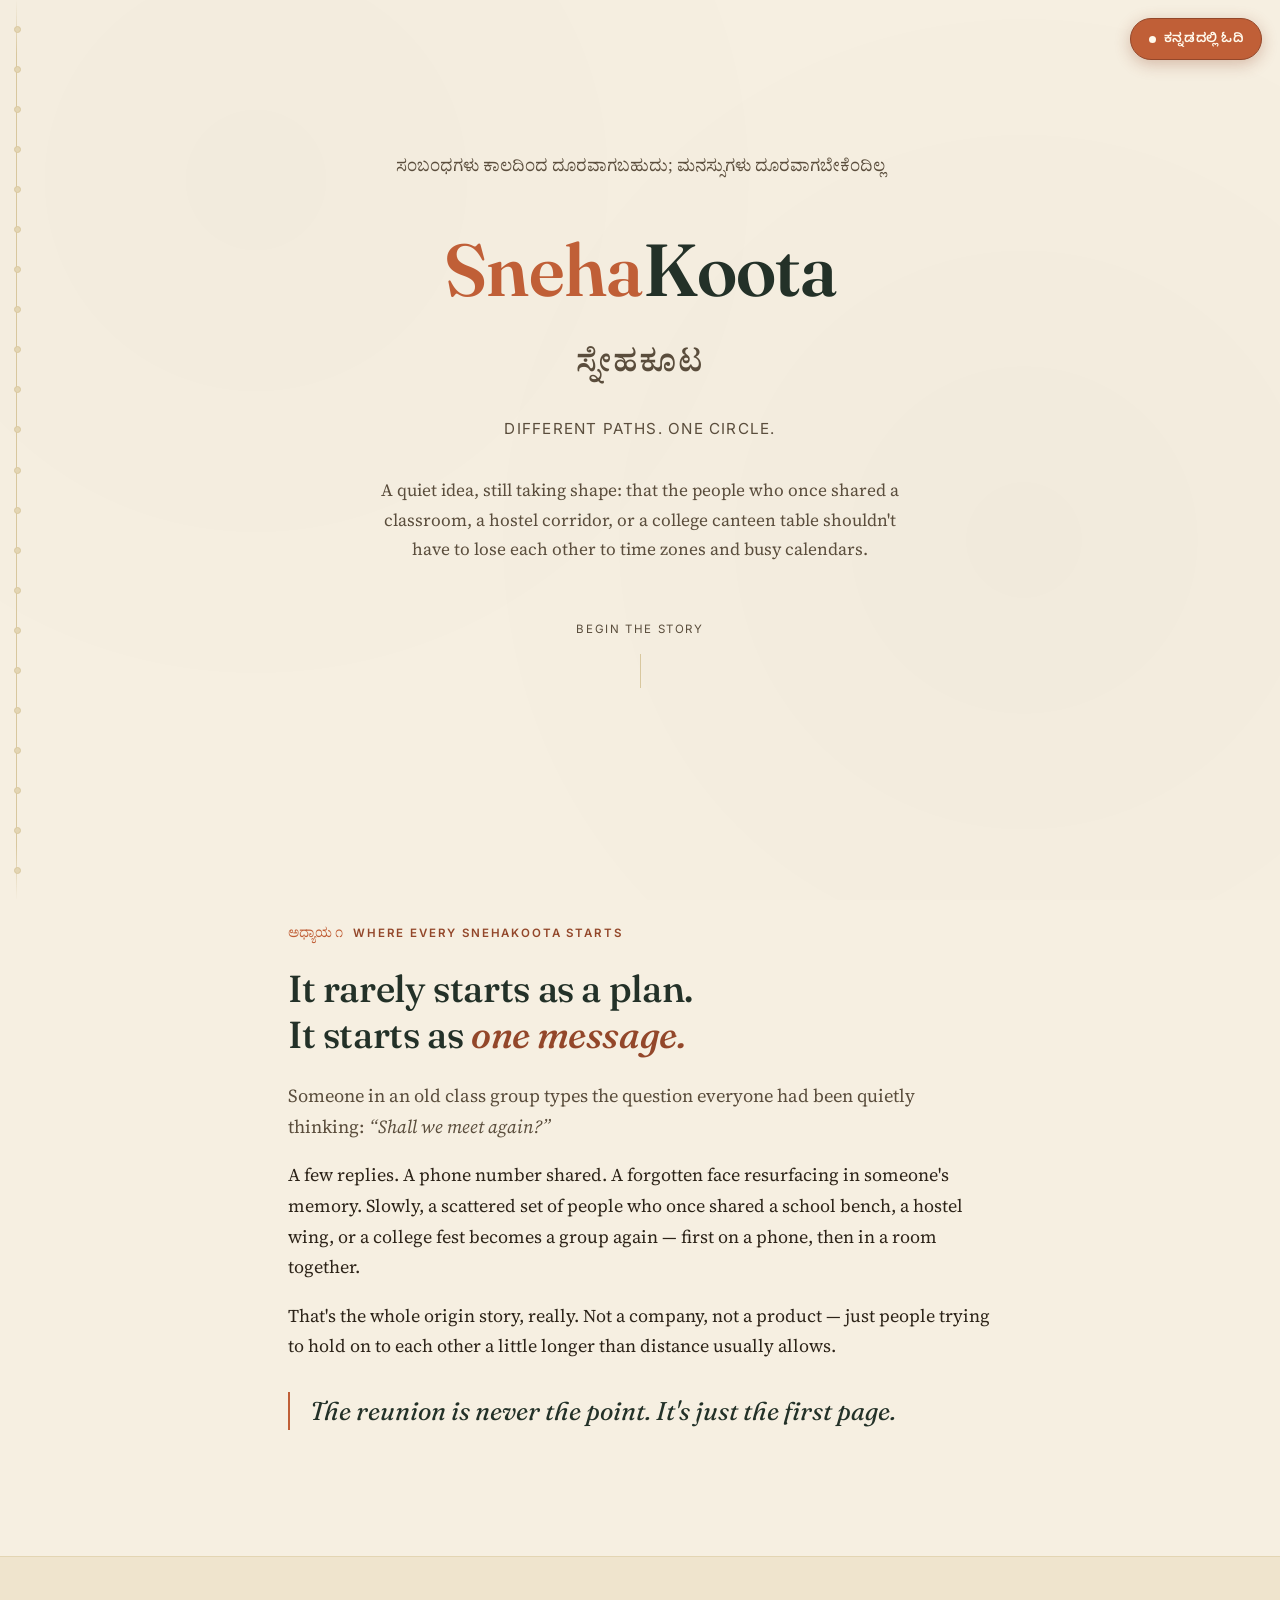
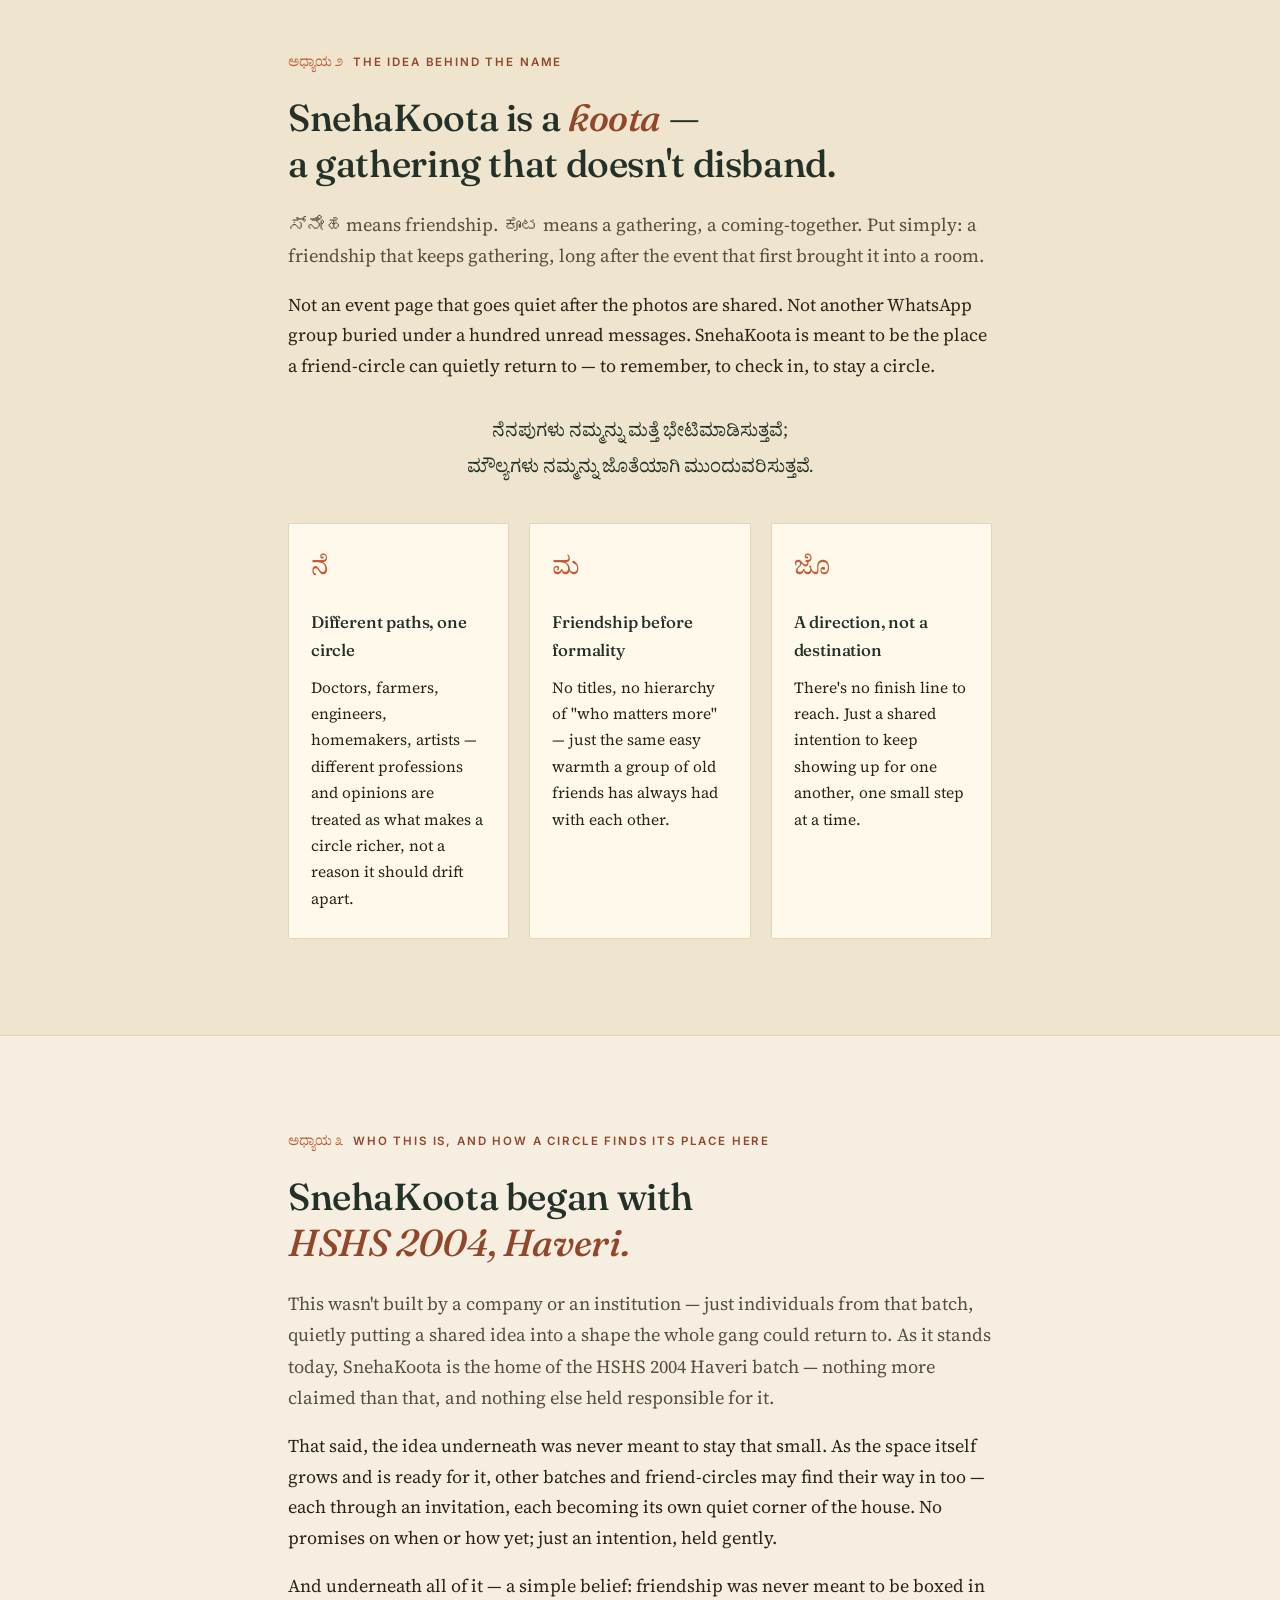
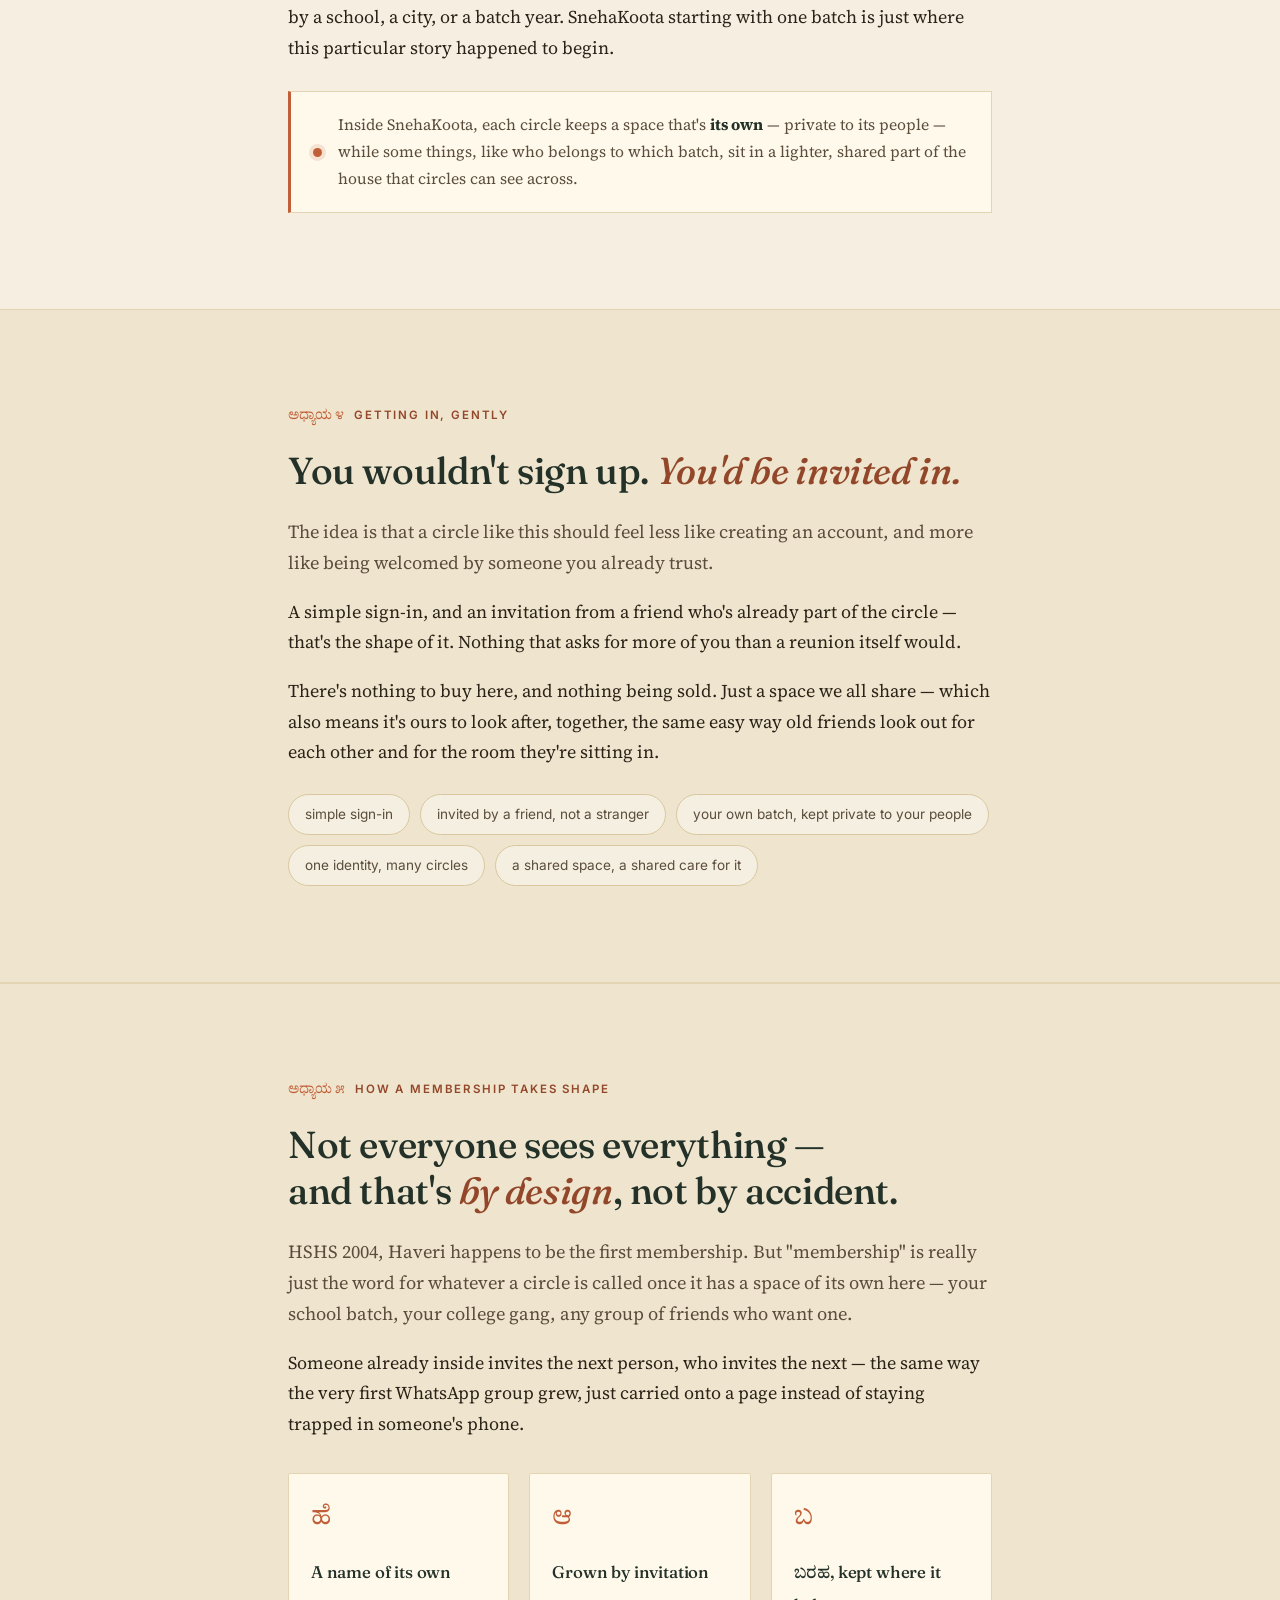
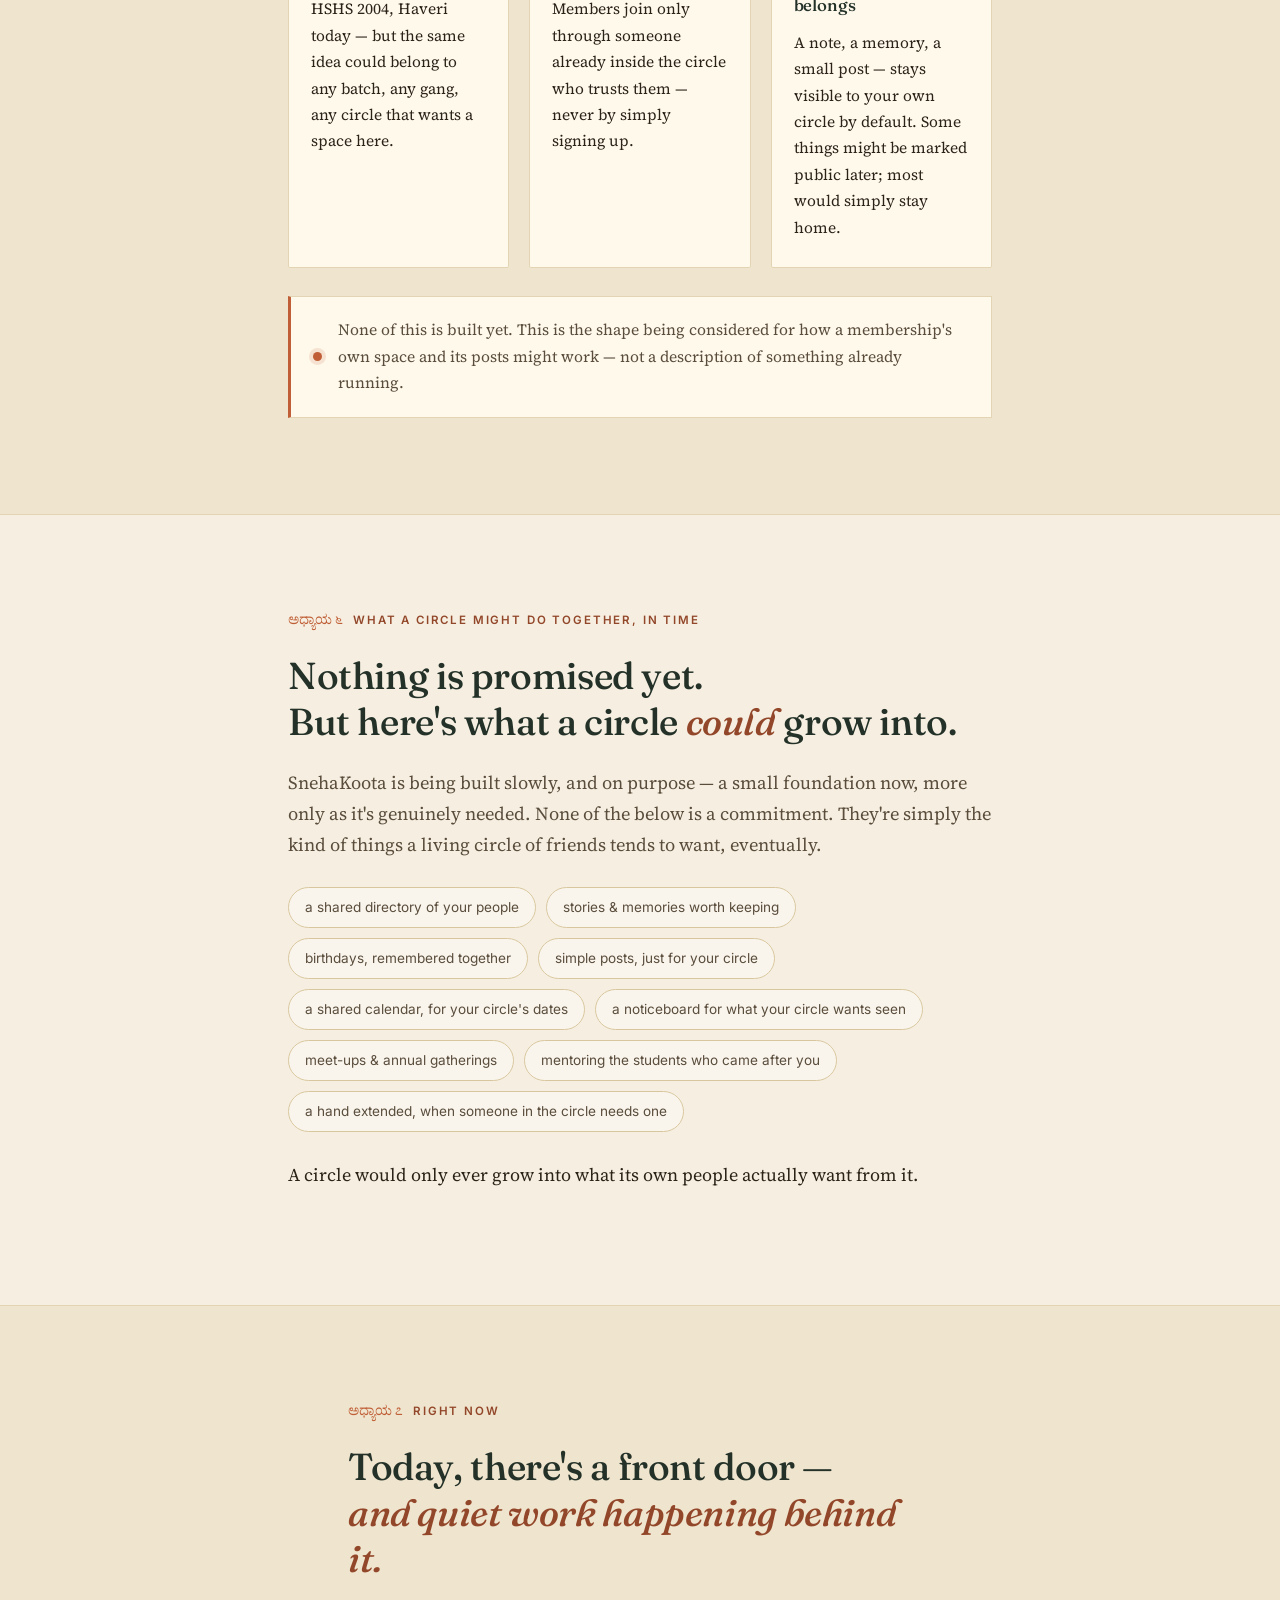
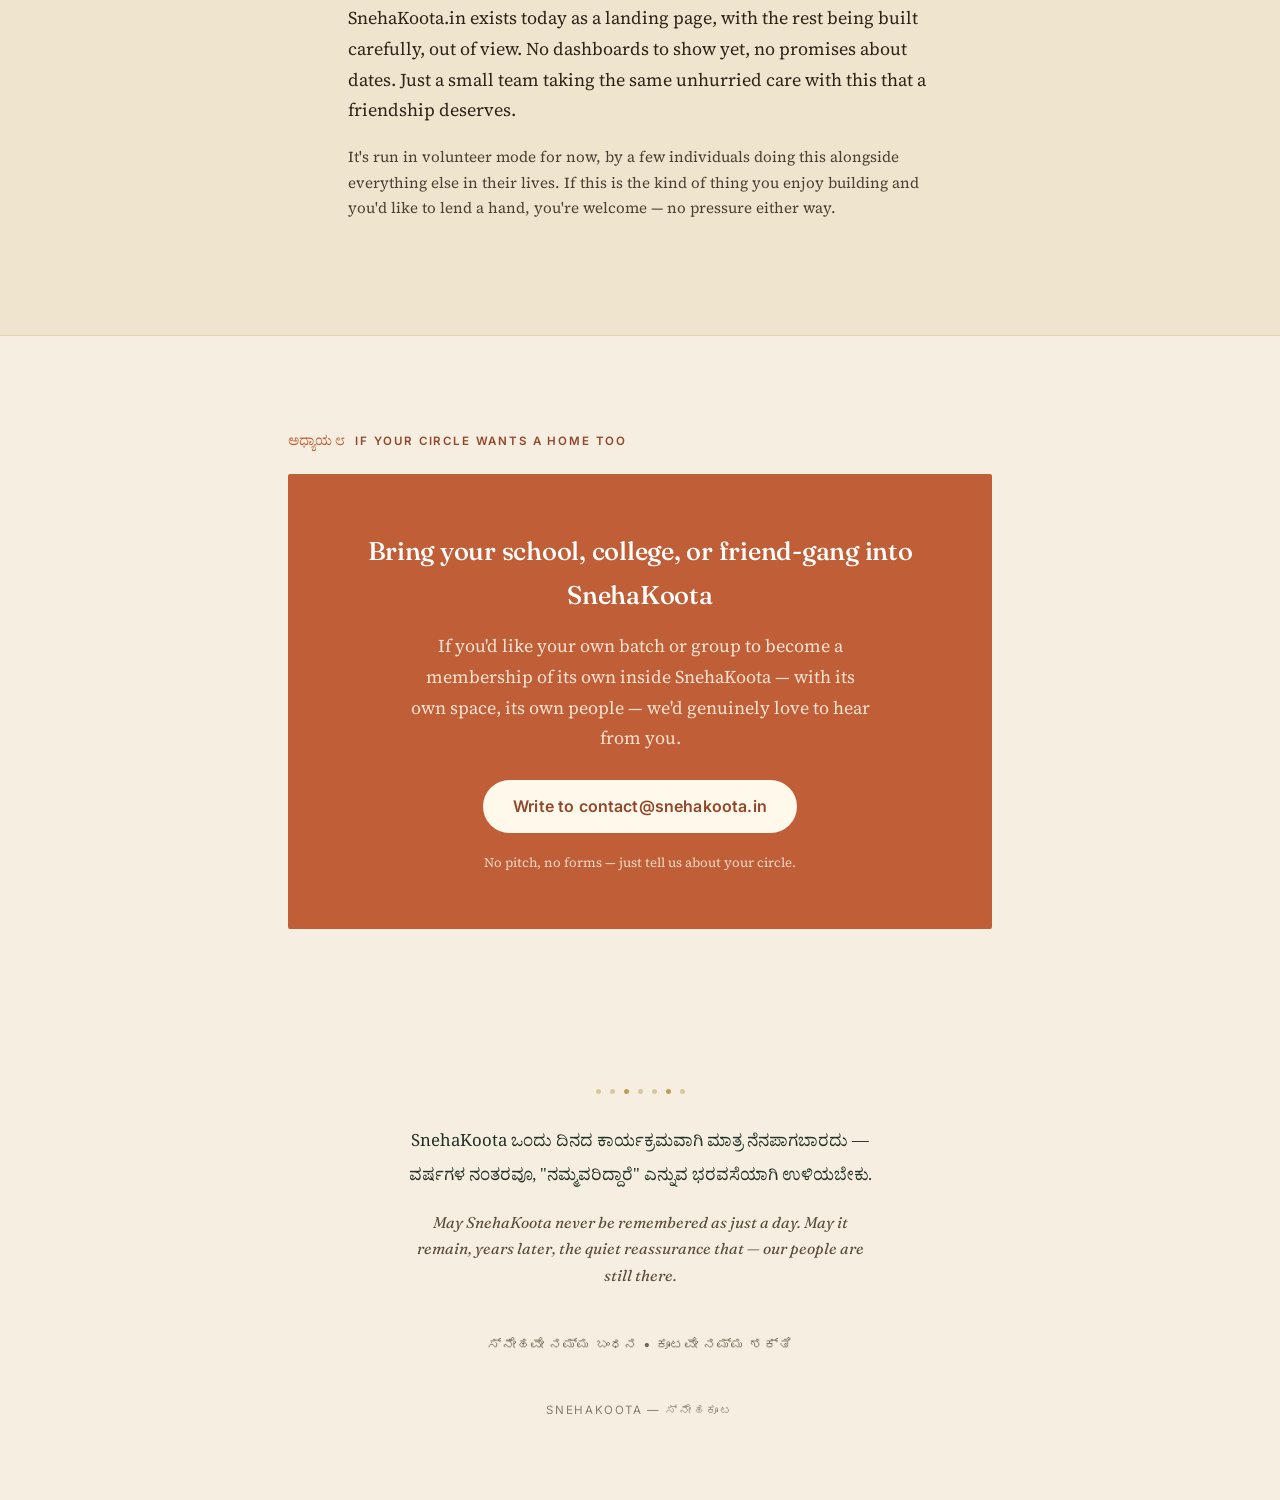
==== commit e5c839c4: "Update index.html" ====
--- a/concept/index.html
+++ b/concept/index.html
@@ -568,11 +568,47 @@
   </div>
 </section>
 
-<!-- ================= CHAPTER 5: WHAT IT MIGHT HOLD ================= -->
+<!-- ================= CHAPTER 5: HOW A MEMBERSHIP TAKES SHAPE ================= -->
+<section class="band">
+  <div class="wrap">
+    <div class="chapter-label reveal">
+      <span class="chapter-num kn">ಅಧ್ಯಾಯ ೫</span>
+      <span class="eyebrow">How a membership takes shape</span>
+    </div>
+    <h2 class="title reveal">Not everyone sees everything —<br>and that's <em>by design</em>, not by accident.</h2>
+    <p class="lede reveal">HSHS 2004, Haveri happens to be the first membership. But "membership" is really just the word for whatever a circle is called once it has a space of its own here — your school batch, your college gang, any group of friends who want one.</p>
+    <p class="reveal">Someone already inside invites the next person, who invites the next — the same way the very first WhatsApp group grew, just carried onto a page instead of staying trapped in someone's phone.</p>
+
+    <div class="grid3 reveal">
+      <div class="card">
+        <span class="glyph">ಹೆ</span>
+        <h3>A name of its own</h3>
+        <p>HSHS 2004, Haveri today — but the same idea could belong to any batch, any gang, any circle that wants a space here.</p>
+      </div>
+      <div class="card">
+        <span class="glyph">ಆ</span>
+        <h3>Grown by invitation</h3>
+        <p>Members join only through someone already inside the circle who trusts them — never by simply signing up.</p>
+      </div>
+      <div class="card">
+        <span class="glyph">ಬ</span>
+        <h3><span class="kn">ಬರಹ</span>, kept where it belongs</h3>
+        <p>A note, a memory, a small post — stays visible to your own circle by default. Some things might be marked public later; most would simply stay home.</p>
+      </div>
+    </div>
+
+    <div class="today-strip reveal">
+      <span class="today-dot" aria-hidden="true"></span>
+      <p>None of this is built yet. This is the shape being considered for how a membership's own space and its posts might work — not a description of something already running.</p>
+    </div>
+  </div>
+</section>
+
+<!-- ================= CHAPTER 6: WHAT IT MIGHT HOLD ================= -->
 <section>
   <div class="wrap">
     <div class="chapter-label reveal">
-      <span class="chapter-num kn">ಅಧ್ಯಾಯ ೫</span>
+      <span class="chapter-num kn">ಅಧ್ಯಾಯ ೬</span>
       <span class="eyebrow">What a circle might do together, in time</span>
     </div>
     <h2 class="title reveal">Nothing is promised yet.<br>But here's what a circle <em>could</em> grow into.</h2>
@@ -582,6 +618,8 @@
       <span>stories &amp; memories worth keeping</span>
       <span>birthdays, remembered together</span>
       <span>simple posts, just for your circle</span>
+      <span>a shared calendar, for your circle's dates</span>
+      <span>a noticeboard for what your circle wants seen</span>
       <span>meet-ups &amp; annual gatherings</span>
       <span>mentoring the students who came after you</span>
       <span>a hand extended, when someone in the circle needs one</span>
@@ -590,11 +628,11 @@
   </div>
 </section>
 
-<!-- ================= CHAPTER 6: WHERE THINGS STAND ================= -->
+<!-- ================= CHAPTER 7: WHERE THINGS STAND ================= -->
 <section class="band">
   <div class="wrap" style="max-width:640px;">
     <div class="chapter-label reveal">
-      <span class="chapter-num kn">ಅಧ್ಯಾಯ ೬</span>
+      <span class="chapter-num kn">ಅಧ್ಯಾಯ ೭</span>
       <span class="eyebrow">Right now</span>
     </div>
     <h2 class="title reveal">Today, there's a front door —<br><em>and quiet work happening behind it.</em></h2>
@@ -603,11 +641,11 @@
   </div>
 </section>
 
-<!-- ================= CHAPTER 7: INVITE YOUR CIRCLE ================= -->
+<!-- ================= CHAPTER 8: INVITE YOUR CIRCLE ================= -->
 <section>
   <div class="wrap">
     <div class="chapter-label reveal">
-      <span class="chapter-num kn">ಅಧ್ಯಾಯ ೭</span>
+      <span class="chapter-num kn">ಅಧ್ಯಾಯ ೮</span>
       <span class="eyebrow">If your circle wants a home too</span>
     </div>
     <div class="cta-card reveal">
@@ -734,11 +772,47 @@
   </div>
 </section>
 
-<!-- ================= CHAPTER 5 (KN) ================= -->
+<!-- ================= CHAPTER 5 (KN): HOW A MEMBERSHIP TAKES SHAPE ================= -->
+<section class="band">
+  <div class="wrap">
+    <div class="chapter-label reveal">
+      <span class="chapter-num kn">ಅಧ್ಯಾಯ ೫</span>
+      <span class="eyebrow">ಮೆಂಬರ್‌ಶಿಪ್ ಹೇಗೆ ರೂಪುಗೊಳ್ಳುತ್ತದೆ</span>
+    </div>
+    <h2 class="title reveal">ಎಲ್ಲರಿಗೂ ಎಲ್ಲವೂ ಕಾಣಿಸುವುದಿಲ್ಲ —<br>ಇದು ಆಕಸ್ಮಿಕವಲ್ಲ, <em>ಉದ್ದೇಶಪೂರ್ವಕ.</em></h2>
+    <p class="lede reveal">HSHS 2004, ಹಾವೇರಿ ಎಂಬುದು ಮೊದಲ ಮೆಂಬರ್‌ಶಿಪ್, ಅಷ್ಟೆ. ಆದರೆ "ಮೆಂಬರ್‌ಶಿಪ್" ಎಂದರೆ, ಒಂದು ಬಳಗಕ್ಕೆ ಇಲ್ಲಿ ತನ್ನದೇ ಸ್ಥಳ ಸಿಕ್ಕಾಗ ಅದಕ್ಕೆ ಕೊಡುವ ಹೆಸರಷ್ಟೇ — ನಿಮ್ಮ ಶಾಲಾ ಬ್ಯಾಚ್, ನಿಮ್ಮ ಕಾಲೇಜು ಗ್ಯಾಂಗ್, ಒಂದು ಸ್ಥಳ ಬಯಸುವ ಯಾವುದೇ ಸ್ನೇಹಿತರ ಗುಂಪು.</p>
+    <p class="reveal">ಈಗಾಗಲೇ ಒಳಗಿರುವ ಒಬ್ಬರು ಮುಂದಿನವರನ್ನು ಆಹ್ವಾನಿಸುತ್ತಾರೆ, ಅವರು ಇನ್ನೊಬ್ಬರನ್ನು — ಮೊದಲ ವಾಟ್ಸಪ್ ಗುಂಪು ಬೆಳೆದ ರೀತಿಯಲ್ಲೇ, ಈಗ ಅದು ಫೋನಿನಲ್ಲಿ ಸಿಕ್ಕಿಬೀಳದೆ ಒಂದು ಪುಟಕ್ಕೆ ಬಂದಿದೆ, ಅಷ್ಟೆ.</p>
+
+    <div class="grid3 reveal">
+      <div class="card">
+        <span class="glyph">ಹೆ</span>
+        <h3>ತನ್ನದೇ ಹೆಸರು</h3>
+        <p>ಇಂದು HSHS 2004, ಹಾವೇರಿ — ಆದರೆ ಇದೇ ಆಲೋಚನೆ ಯಾವುದೇ ಬ್ಯಾಚ್, ಯಾವುದೇ ಗ್ಯಾಂಗ್, ಇಲ್ಲಿ ಸ್ಥಳ ಬಯಸುವ ಯಾವುದೇ ಬಳಗಕ್ಕೂ ಸೇರಬಹುದು.</p>
+      </div>
+      <div class="card">
+        <span class="glyph">ಆ</span>
+        <h3>ಆಹ್ವಾನದಿಂದ ಬೆಳವಣಿಗೆ</h3>
+        <p>ಸದಸ್ಯರು ಸೇರುವುದು, ಈಗಾಗಲೇ ಒಳಗಿರುವ, ನಂಬಿಕೆ ಇರುವ ಒಬ್ಬರ ಆಹ್ವಾನದಿಂದ ಮಾತ್ರ — ಸುಮ್ಮನೆ ನೋಂದಾಯಿಸಿಕೊಳ್ಳುವುದರಿಂದಲ್ಲ.</p>
+      </div>
+      <div class="card">
+        <span class="glyph">ಬ</span>
+        <h3>ಬರಹ, ಇರಬೇಕಾದಲ್ಲೇ ಇರುತ್ತದೆ</h3>
+        <p>ಒಂದು ಟಿಪ್ಪಣಿ, ಒಂದು ನೆನಪು, ಒಂದು ಸಣ್ಣ ಪೋಸ್ಟ್ — ಡೀಫಾಲ್ಟ್ ಆಗಿ ನಿಮ್ಮ ಬಳಗಕ್ಕೆ ಮಾತ್ರ ಕಾಣಿಸುತ್ತದೆ. ಕೆಲವನ್ನು ನಂತರ ಸಾರ್ವಜನಿಕ ಎಂದು ಗುರುತಿಸಬಹುದು; ಹೆಚ್ಚಿನವು ಮನೆಯಲ್ಲೇ ಉಳಿಯುತ್ತವೆ.</p>
+      </div>
+    </div>
+
+    <div class="today-strip reveal">
+      <span class="today-dot" aria-hidden="true"></span>
+      <p>ಇದೂ ಇನ್ನೂ ಕಟ್ಟಿಲ್ಲ. ಒಂದು ಮೆಂಬರ್‌ಶಿಪ್‌ನ ಸ್ಥಳ ಮತ್ತು ಅದರ ಬರಹಗಳು ಹೇಗೆ ಕೆಲಸ ಮಾಡಬಹುದು ಎಂಬ ಬಗ್ಗೆ ಪರಿಗಣಿಸುತ್ತಿರುವ ಒಂದು ರೂಪ, ಅಷ್ಟೆ — ಈಗಾಗಲೇ ಚಾಲನೆಯಲ್ಲಿರುವ ಯಾವುದರ ವಿವರಣೆಯಲ್ಲ.</p>
+    </div>
+  </div>
+</section>
+
+<!-- ================= CHAPTER 6 (KN) ================= -->
 <section>
   <div class="wrap">
     <div class="chapter-label reveal">
-      <span class="chapter-num kn">ಅಧ್ಯಾಯ ೫</span>
+      <span class="chapter-num kn">ಅಧ್ಯಾಯ ೬</span>
       <span class="eyebrow">ಕಾಲಕ್ರಮೇಣ, ಒಂದು ಬಳಗ ಜೊತೆಯಾಗಿ ಏನು ಮಾಡಬಹುದು</span>
     </div>
     <h2 class="title reveal">ಇನ್ನೂ ಯಾವುದೇ ಭರವಸೆ ಇಲ್ಲ.<br>ಆದರೆ ಒಂದು ಬಳಗ <em>ಮುಂದೆ ಏನಾಗಿ ಬೆಳೆಯಬಹುದು</em> ಎಂಬುದು ಇಲ್ಲಿದೆ.</h2>
@@ -748,6 +822,8 @@
       <span>ಕಾಪಿಟ್ಟುಕೊಳ್ಳಬೇಕಾದ ಕಥೆಗಳು ಮತ್ತು ನೆನಪುಗಳು</span>
       <span>ಹುಟ್ಟುಹಬ್ಬಗಳು, ಜೊತೆಯಾಗಿ ನೆನಪಿಸಿಕೊಳ್ಳುವುದು</span>
       <span>ನಿಮ್ಮ ಬಳಗಕ್ಕೆ ಮಾತ್ರ, ಸರಳ ಪೋಸ್ಟ್‌ಗಳು</span>
+      <span>ನಿಮ್ಮ ಬಳಗದ ದಿನಾಂಕಗಳಿಗೆ, ಒಂದು ಹಂಚಿಕೆಯ ಕ್ಯಾಲೆಂಡರ್</span>
+      <span>ಬಳಗಕ್ಕೆ ತೋರಿಸಬೇಕಾದ್ದಕ್ಕೆ ಒಂದು ನೋಟಿಸ್ ಬೋರ್ಡ್</span>
       <span>ಭೇಟಿಗಳು ಮತ್ತು ವಾರ್ಷಿಕ ಸಮಾವೇಶಗಳು</span>
       <span>ನಿಮ್ಮ ನಂತರ ಬಂದ ವಿದ್ಯಾರ್ಥಿಗಳಿಗೆ ಮಾರ್ಗದರ್ಶನ</span>
       <span>ಬಳಗದಲ್ಲಿ ಯಾರಿಗಾದರೂ ಅಗತ್ಯವಿದ್ದಾಗ, ಒಂದು ಸಹಾಯದ ಕೈ</span>
@@ -756,11 +832,11 @@
   </div>
 </section>
 
-<!-- ================= CHAPTER 6 (KN) ================= -->
+<!-- ================= CHAPTER 7 (KN) ================= -->
 <section class="band">
   <div class="wrap" style="max-width:640px;">
     <div class="chapter-label reveal">
-      <span class="chapter-num kn">ಅಧ್ಯಾಯ ೬</span>
+      <span class="chapter-num kn">ಅಧ್ಯಾಯ ೭</span>
       <span class="eyebrow">ಈಗ ಸದ್ಯಕ್ಕೆ</span>
     </div>
     <h2 class="title reveal">ಇಂದು, ಒಂದು ಮುಂಬಾಗಿಲಿದೆ —<br><em>ಮತ್ತು ಅದರ ಹಿಂದೆ ಸದ್ದಿಲ್ಲದ ಕೆಲಸ ನಡೆಯುತ್ತಿದೆ.</em></h2>
@@ -769,11 +845,11 @@
   </div>
 </section>
 
-<!-- ================= CHAPTER 7 (KN) ================= -->
+<!-- ================= CHAPTER 8 (KN) ================= -->
 <section>
   <div class="wrap">
     <div class="chapter-label reveal">
-      <span class="chapter-num kn">ಅಧ್ಯಾಯ ೭</span>
+      <span class="chapter-num kn">ಅಧ್ಯಾಯ ೮</span>
       <span class="eyebrow">ನಿಮ್ಮ ಬಳಗಕ್ಕೂ ಒಂದು ಮನೆ ಬೇಕೆನಿಸಿದರೆ</span>
     </div>
     <div class="cta-card reveal">
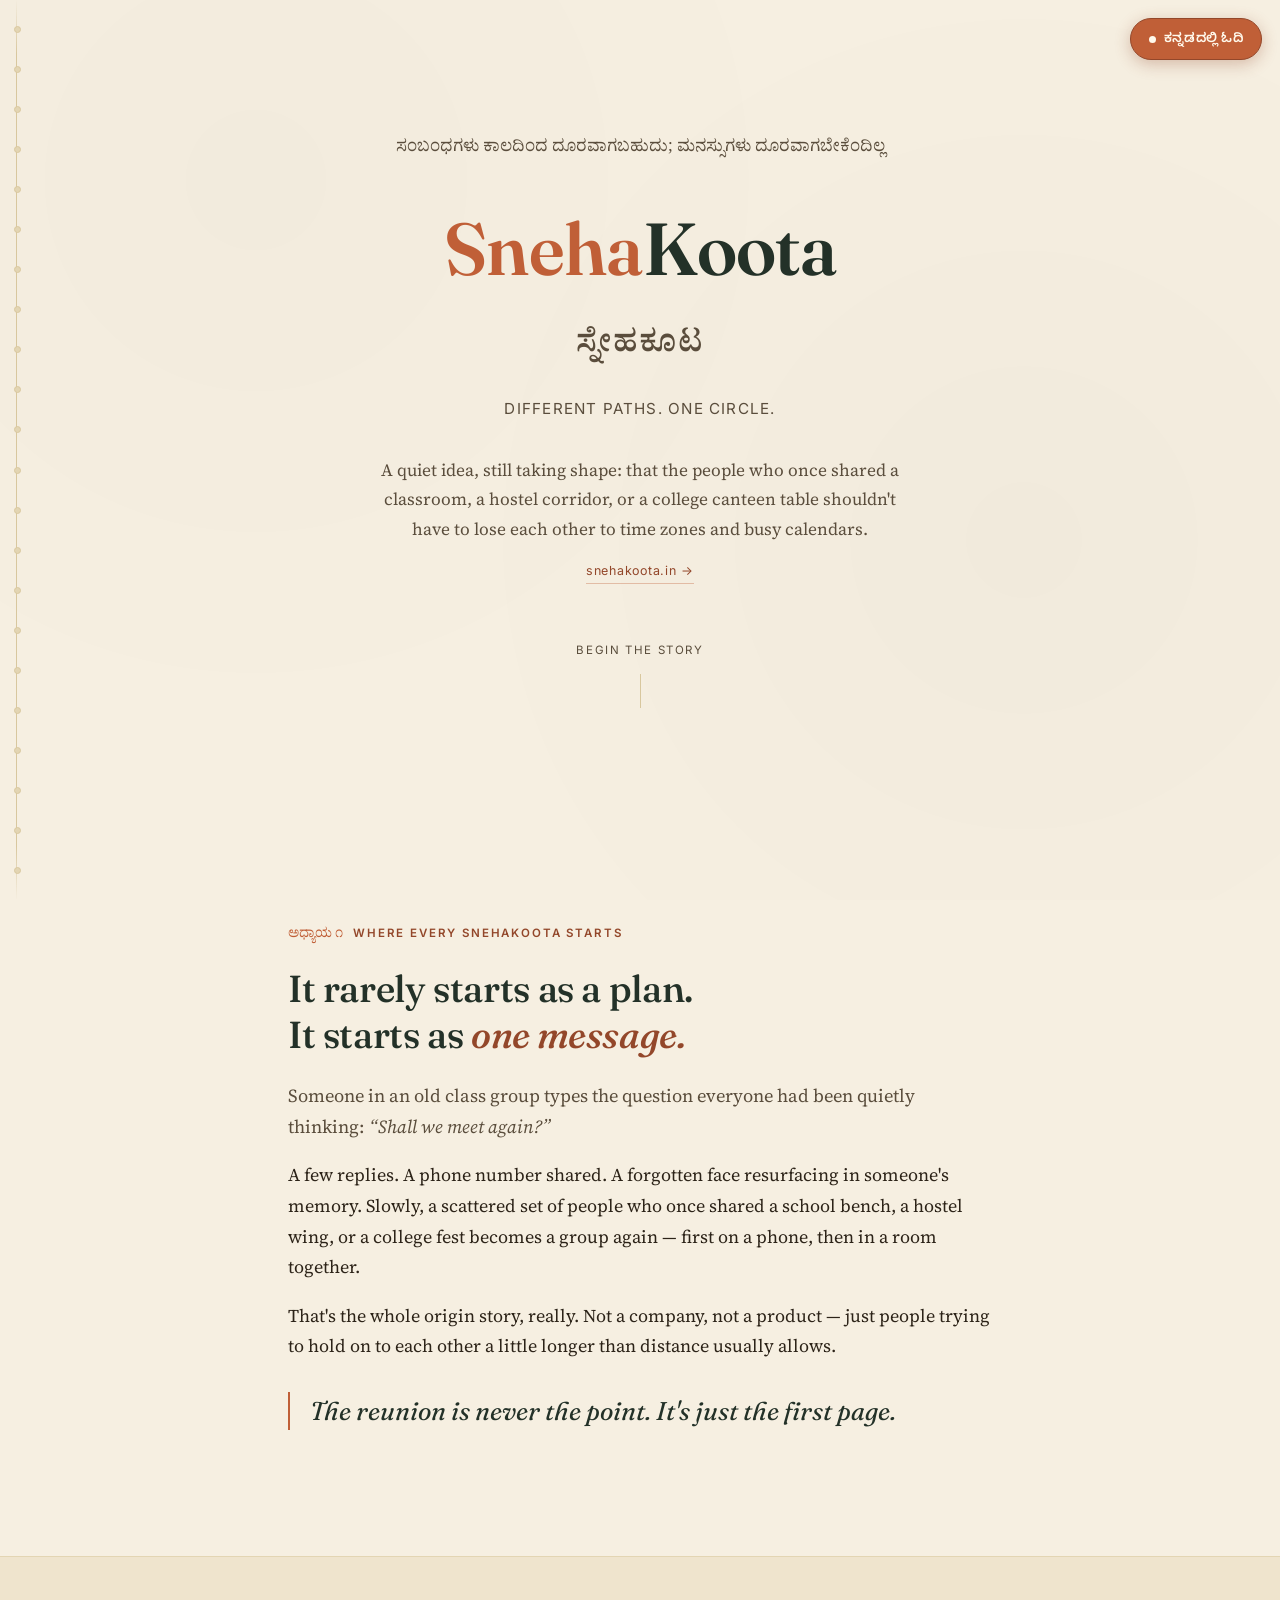
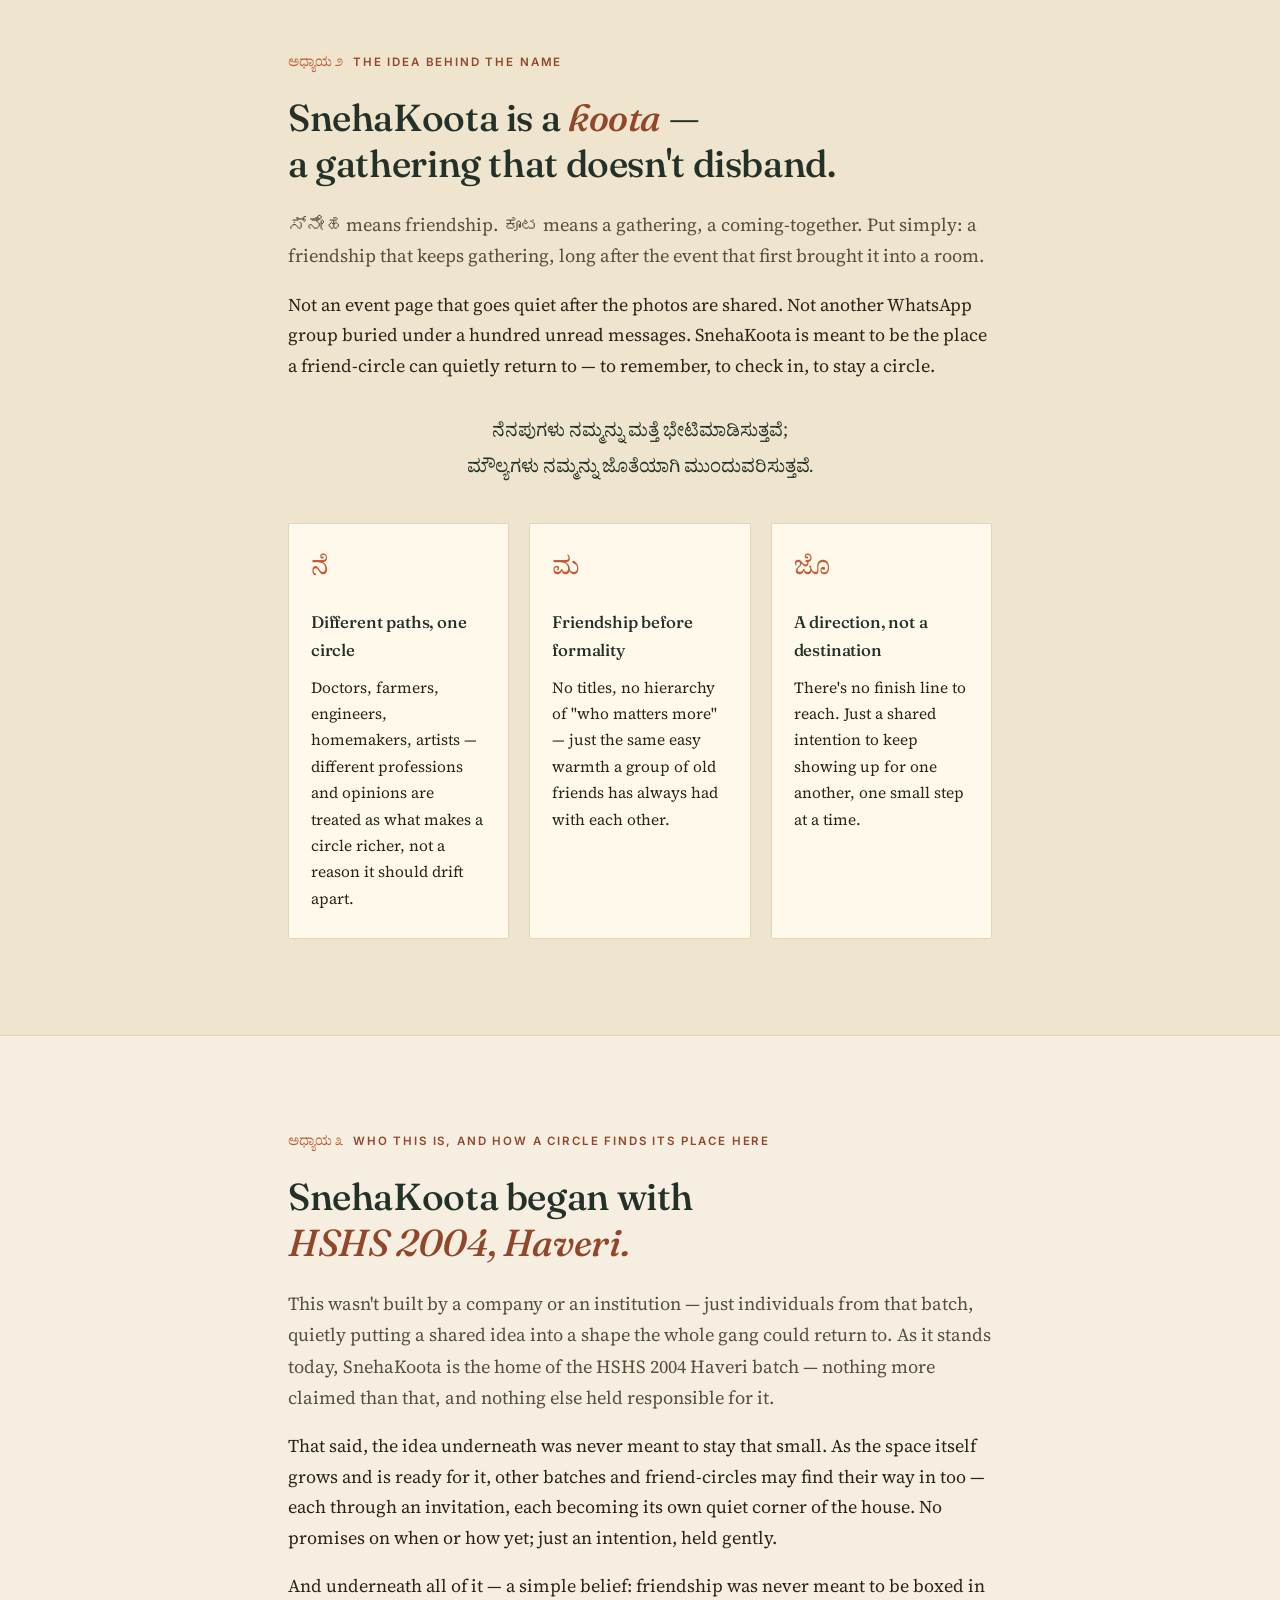
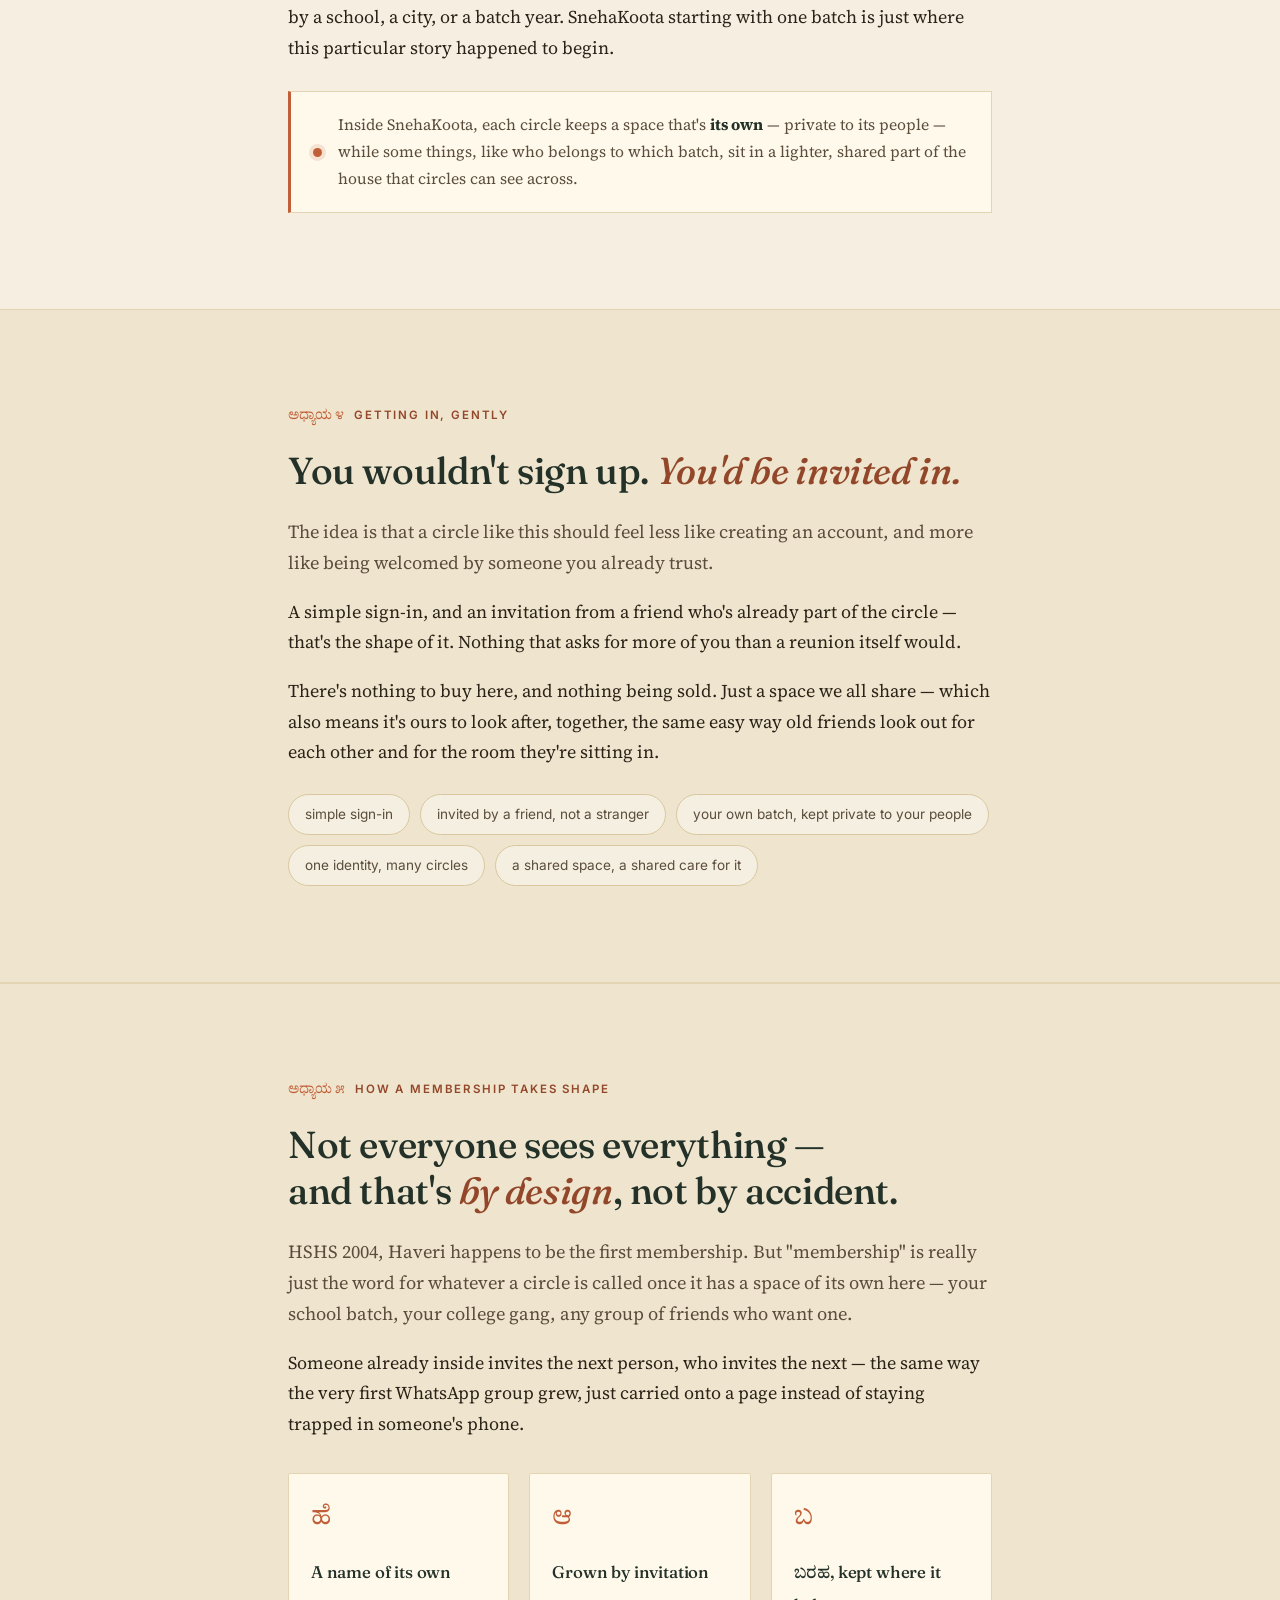
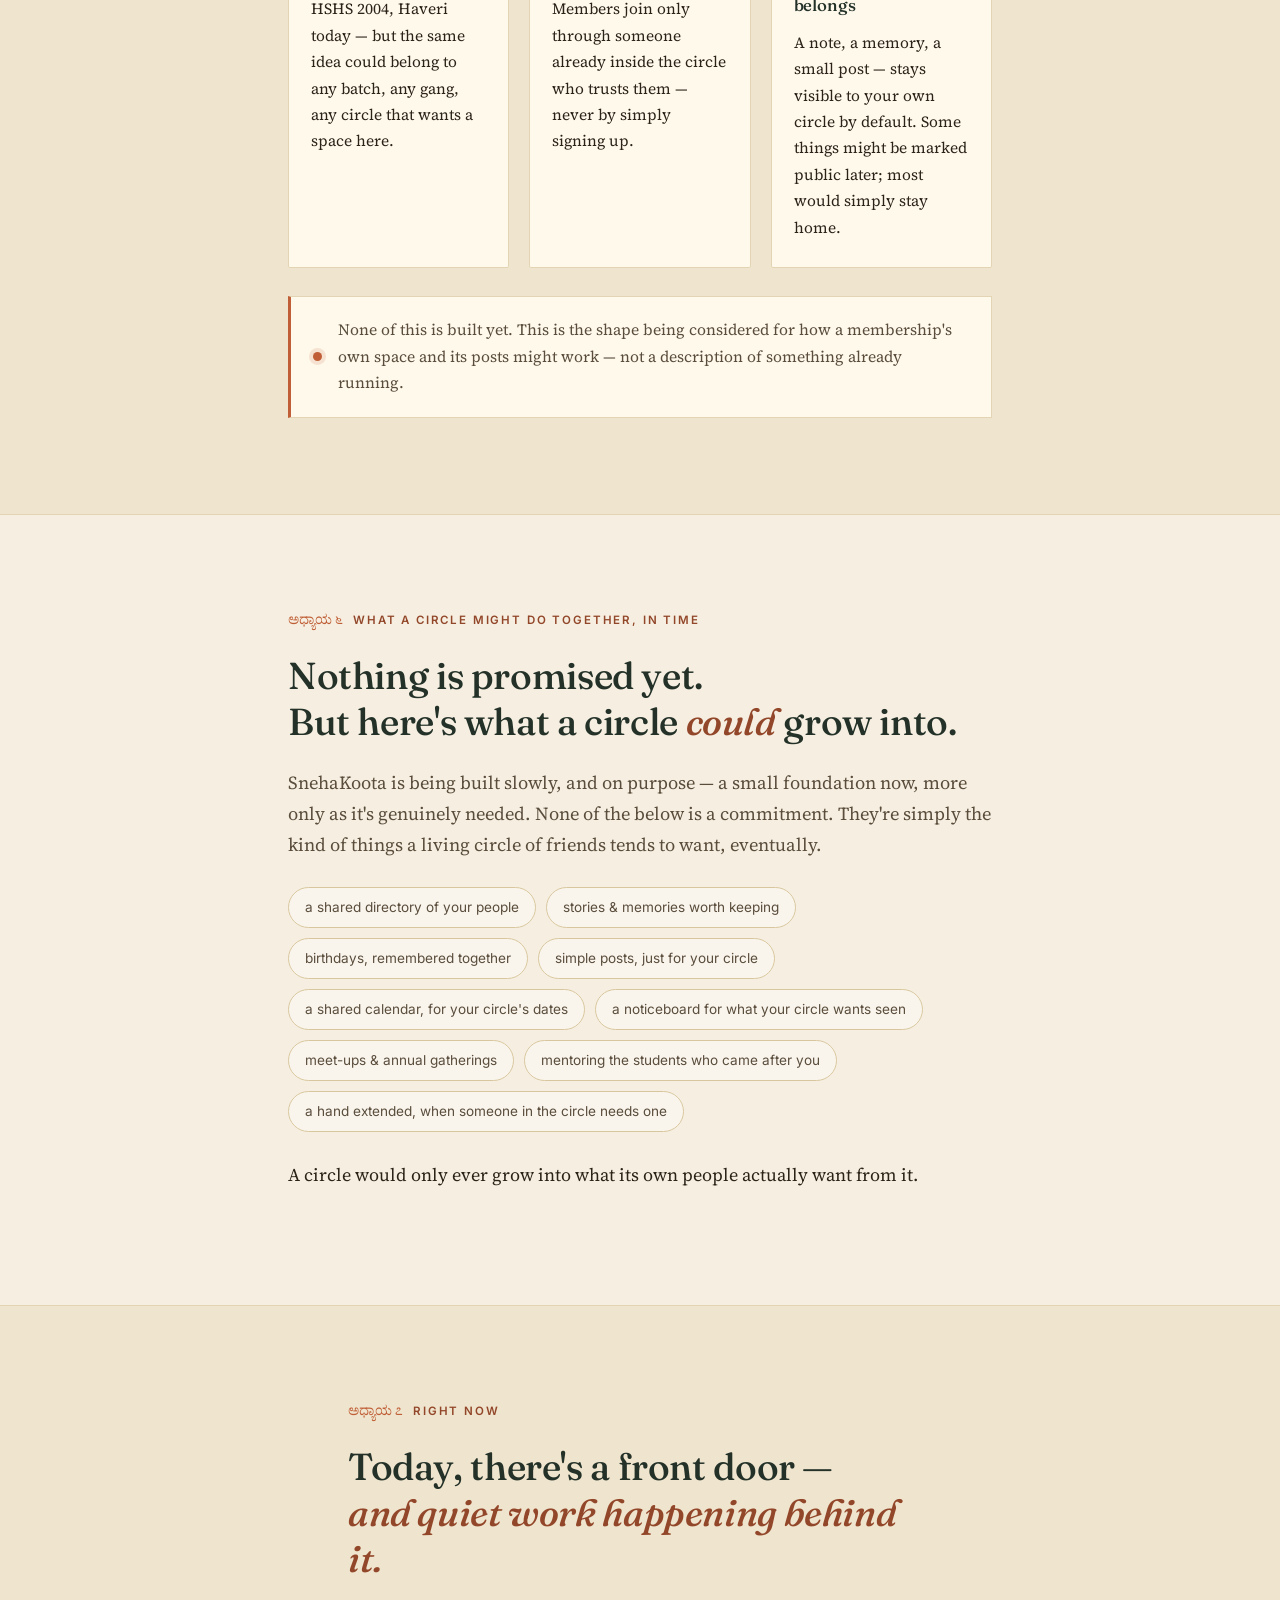
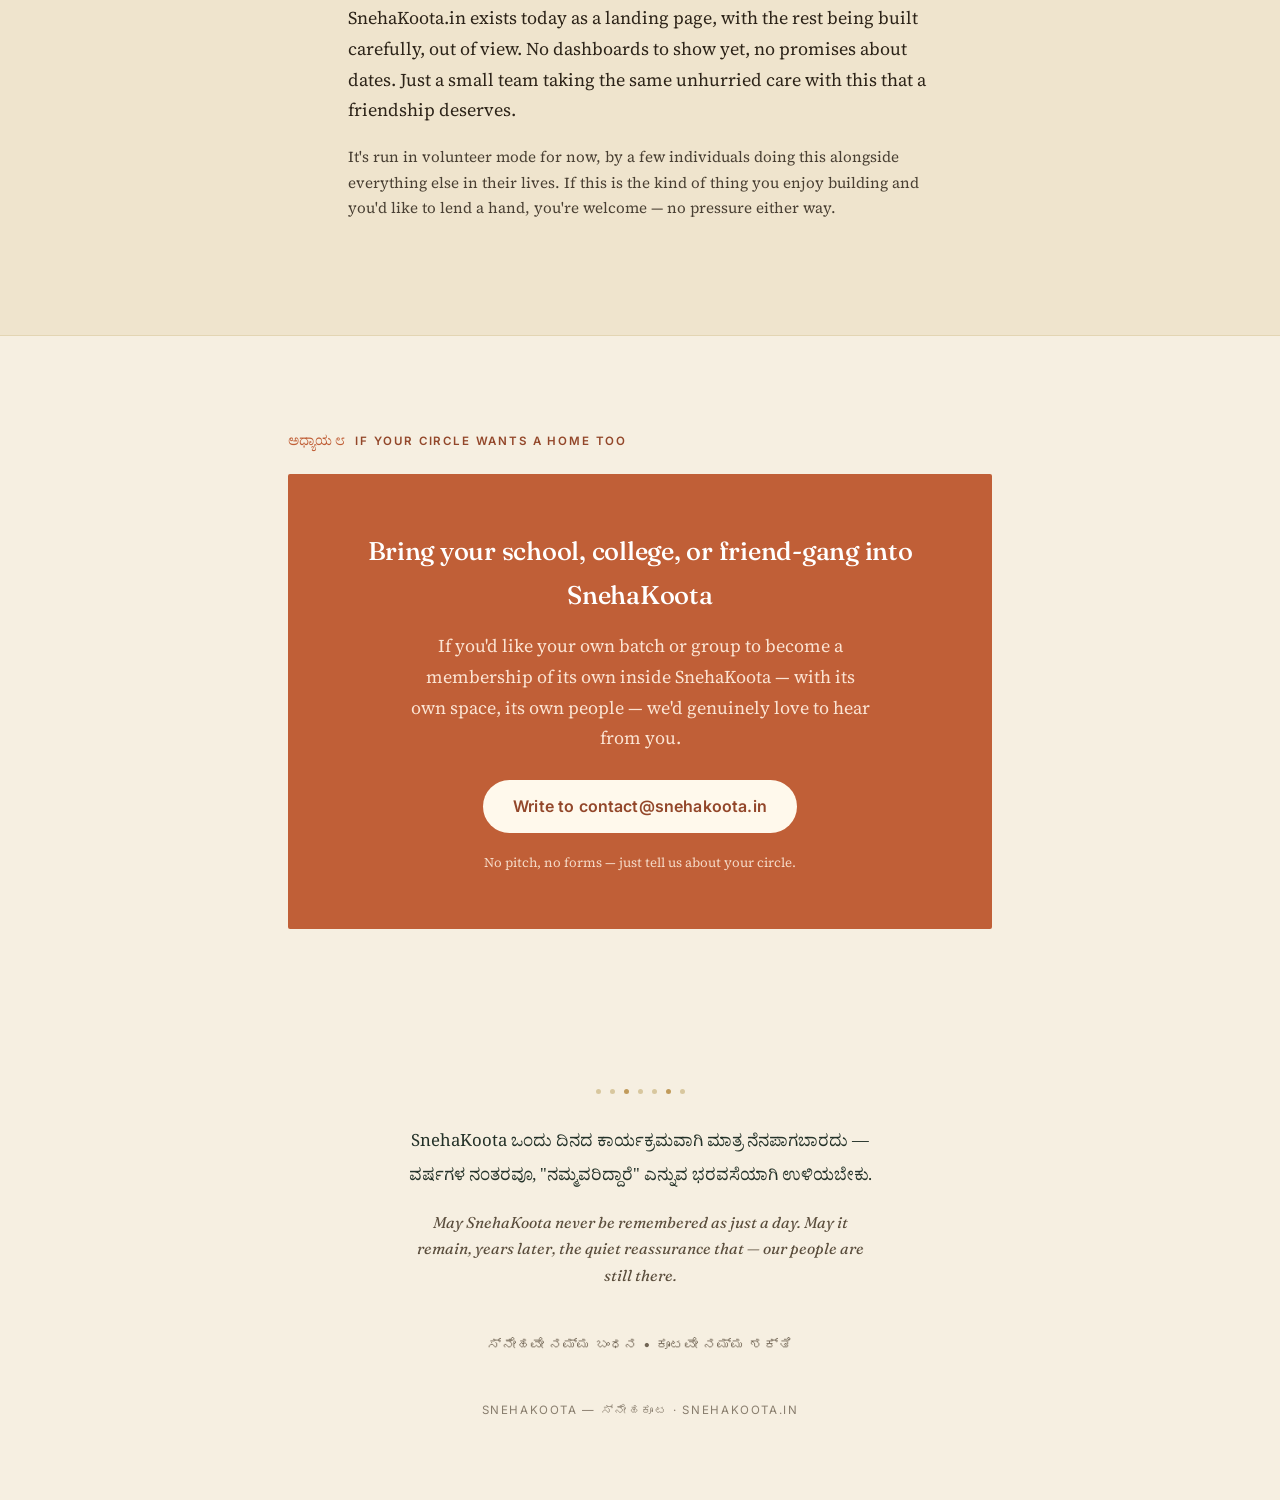
==== commit 55b82d93: "Update index.html" ====
--- a/concept/index.html
+++ b/concept/index.html
@@ -169,6 +169,25 @@
   .wordmark .w-sneha{ color:var(--terracotta); }
   .wordmark .w-koota{ color:var(--green-deep); }
   .wordmark .kn{ display:block; font-style:normal; font-weight:600; font-size:0.42em; color:var(--ink-soft); letter-spacing:0.04em; margin-top:10px; }
+  .wordmark-link{ text-decoration:none; color:inherit; }
+  .wordmark-link:hover .w-sneha, .wordmark-link:hover .w-koota{ opacity:0.82; }
+  .site-link{
+    display:inline-flex;
+    align-items:center;
+    gap:6px;
+    margin-top:16px;
+    font-family:'Inter','Noto Sans Kannada',sans-serif;
+    font-size:0.78rem;
+    letter-spacing:0.06em;
+    color:var(--terracotta-deep);
+    text-decoration:none;
+    border-bottom:1px solid rgba(192,95,55,0.35);
+    padding-bottom:2px;
+    opacity:0;
+    animation:riseIn 1s ease forwards .5s;
+    transition:border-color .2s ease, color .2s ease;
+  }
+  .site-link:hover{ color:var(--terracotta); border-color:var(--terracotta); }
   .tagline{
     font-family:'Inter', sans-serif;
     font-size:0.95rem;
@@ -474,9 +493,10 @@
 <section class="hero">
   <div class="wrap">
     <div class="kn-line">ಸಂಬಂಧಗಳು ಕಾಲದಿಂದ ದೂರವಾಗಬಹುದು; ಮನಸ್ಸುಗಳು ದೂರವಾಗಬೇಕೆಂದಿಲ್ಲ</div>
-    <h1 class="wordmark"><span class="w-sneha">Sneha</span><span class="w-koota">Koota</span><span class="kn">ಸ್ನೇಹಕೂಟ</span></h1>
+    <h1 class="wordmark"><a class="wordmark-link" href="https://snehakoota.in"><span class="w-sneha">Sneha</span><span class="w-koota">Koota</span><span class="kn">ಸ್ನೇಹಕೂಟ</span></a></h1>
     <div class="tagline">Different Paths. One Circle.</div>
     <p class="hero-sub">A quiet idea, still taking shape: that the people who once shared a classroom, a hostel corridor, or a college canteen table shouldn't have to lose each other to time zones and busy calendars.</p>
+    <a class="site-link" href="https://snehakoota.in">snehakoota.in →</a>
     <div class="scroll-cue">begin the story</div>
   </div>
 </section>
@@ -666,7 +686,7 @@
     <div class="closing-kn reveal">SnehaKoota ಒಂದು ದಿನದ ಕಾರ್ಯಕ್ರಮವಾಗಿ ಮಾತ್ರ ನೆನಪಾಗಬಾರದು —<br>ವರ್ಷಗಳ ನಂತರವೂ, "ನಮ್ಮವರಿದ್ದಾರೆ" ಎನ್ನುವ ಭರವಸೆಯಾಗಿ ಉಳಿಯಬೇಕು.</div>
     <div class="closing-en reveal">May SnehaKoota never be remembered as just a day. May it remain, years later, the quiet reassurance that — our people are still there.</div>
     <div class="mark kn" style="letter-spacing:0.02em; text-transform:none; opacity:0.85; font-size:0.85rem;">ಸ್ನೇಹವೇ ನಮ್ಮ ಬಂಧನ • ಕೂಟವೇ ನಮ್ಮ ಶಕ್ತಿ</div>
-    <div class="mark">SnehaKoota — ಸ್ನೇಹಕೂಟ</div>
+    <div class="mark"><a href="https://snehakoota.in" style="color:inherit; text-decoration:none;">SnehaKoota — ಸ್ನೇಹಕೂಟ · snehakoota.in</a></div>
   </div>
 </footer>
 
@@ -678,9 +698,10 @@
 <section class="hero">
   <div class="wrap">
     <div class="kn-line">ಸಂಬಂಧಗಳು ಕಾಲದಿಂದ ದೂರವಾಗಬಹುದು; ಮನಸ್ಸುಗಳು ದೂರವಾಗಬೇಕೆಂದಿಲ್ಲ</div>
-    <h1 class="wordmark"><span class="w-sneha">ಸ್ನೇಹ</span><span class="w-koota">ಕೂಟ</span><span class="kn">SnehaKoota</span></h1>
+    <h1 class="wordmark"><a class="wordmark-link" href="https://snehakoota.in"><span class="w-sneha">ಸ್ನೇಹ</span><span class="w-koota">ಕೂಟ</span><span class="kn">SnehaKoota</span></a></h1>
     <div class="tagline">ಬೇರೆ ಬೇರೆ ದಾರಿಗಳು. ಒಂದೇ ಬಳಗ.</div>
     <p class="hero-sub">ಇದೊಂದು ಸದ್ದಿಲ್ಲದೆ ರೂಪುಗೊಳ್ಳುತ್ತಿರುವ ಆಲೋಚನೆ: ಒಂದು ಕಾಲದಲ್ಲಿ ಒಂದೇ ತರಗತಿ, ಹಾಸ್ಟೆಲ್ ಕಾರಿಡಾರ್, ಅಥವಾ ಕಾಲೇಜಿನ ಕ್ಯಾಂಟೀನ್ ಟೇಬಲ್ ಹಂಚಿಕೊಂಡಿದ್ದ ಜನರು, ಸಮಯದ ವ್ಯತ್ಯಾಸ ಮತ್ತು ಬಿಡುವಿಲ್ಲದ ದಿನಚರಿಗಳ ಕಾರಣಕ್ಕೆ ಒಬ್ಬರನ್ನೊಬ್ಬರು ಕಳೆದುಕೊಳ್ಳಬಾರದು ಎಂಬುದು.</p>
+    <a class="site-link" href="https://snehakoota.in">snehakoota.in →</a>
     <div class="scroll-cue">ಕಥೆಯನ್ನು ಆರಂಭಿಸಿ</div>
   </div>
 </section>
@@ -870,7 +891,7 @@
     <div class="closing-kn reveal">SnehaKoota ಒಂದು ದಿನದ ಕಾರ್ಯಕ್ರಮವಾಗಿ ಮಾತ್ರ ನೆನಪಾಗಬಾರದು —<br>ವರ್ಷಗಳ ನಂತರವೂ, "ನಮ್ಮವರಿದ್ದಾರೆ" ಎನ್ನುವ ಭರವಸೆಯಾಗಿ ಉಳಿಯಬೇಕು.</div>
     <div class="closing-en kn reveal">ಇದು ಕೇವಲ ಒಂದು ಜಾಲತಾಣವಲ್ಲ — ಇದು ನಮ್ಮ ಬಳಗದ ಮನೆ.</div>
     <div class="mark kn" style="letter-spacing:0.02em; text-transform:none; opacity:0.85; font-size:0.85rem;">ಸ್ನೇಹವೇ ನಮ್ಮ ಬಂಧನ • ಕೂಟವೇ ನಮ್ಮ ಶಕ್ತಿ</div>
-    <div class="mark">SnehaKoota — ಸ್ನೇಹಕೂಟ</div>
+    <div class="mark"><a href="https://snehakoota.in" style="color:inherit; text-decoration:none;">SnehaKoota — ಸ್ನೇಹಕೂಟ · snehakoota.in</a></div>
   </div>
 </footer>
 
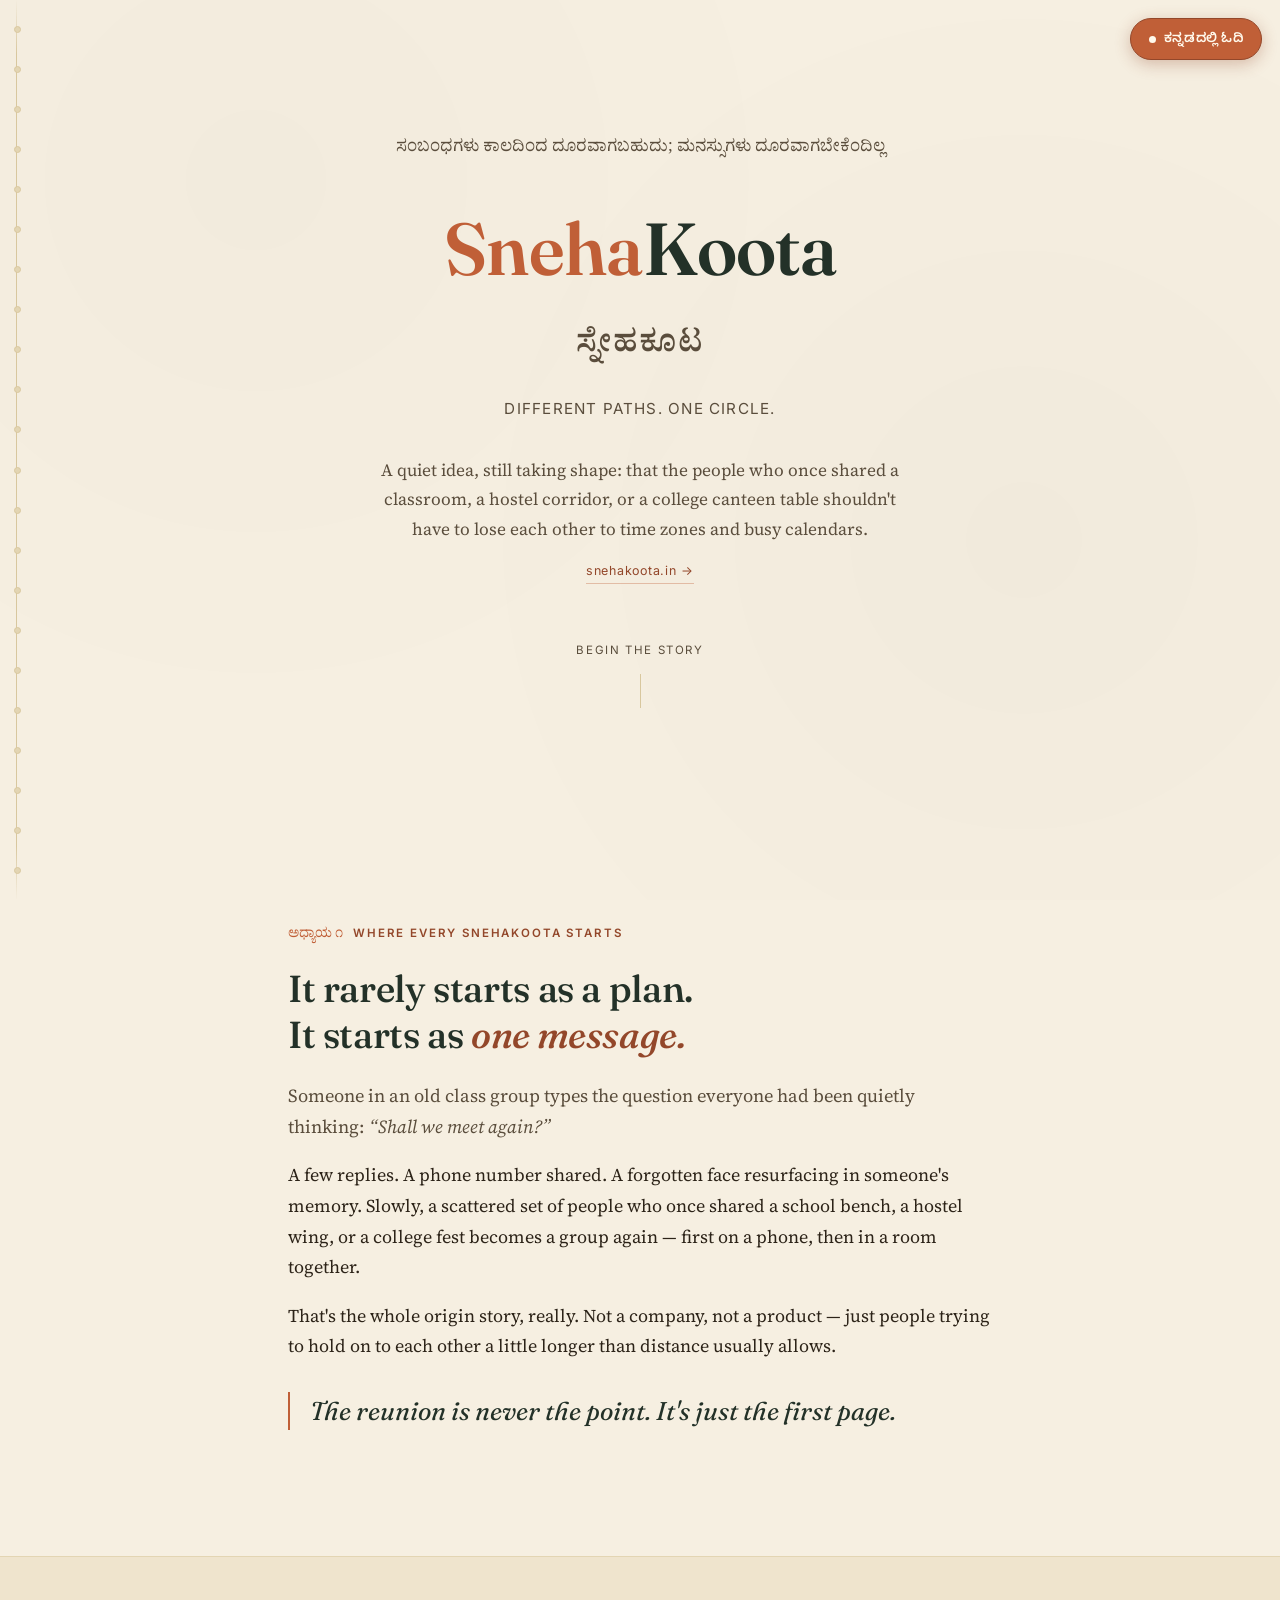
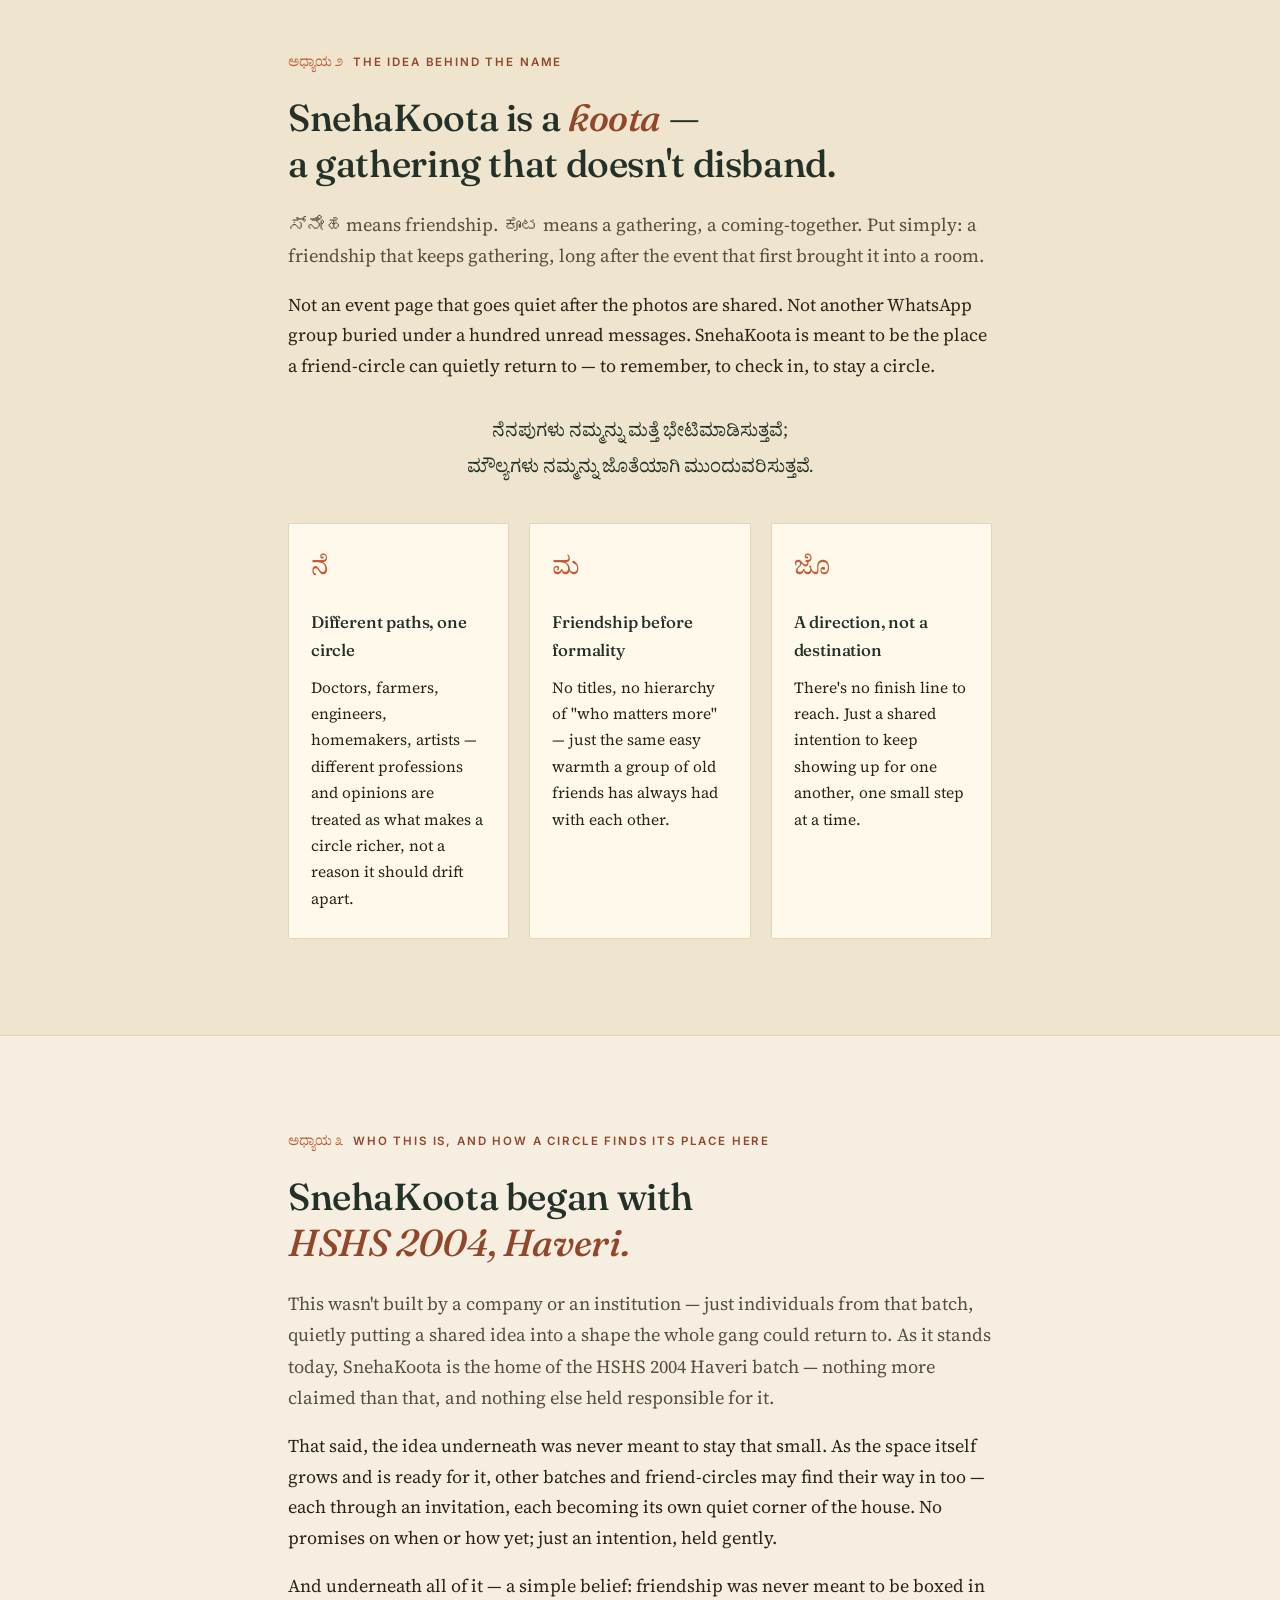
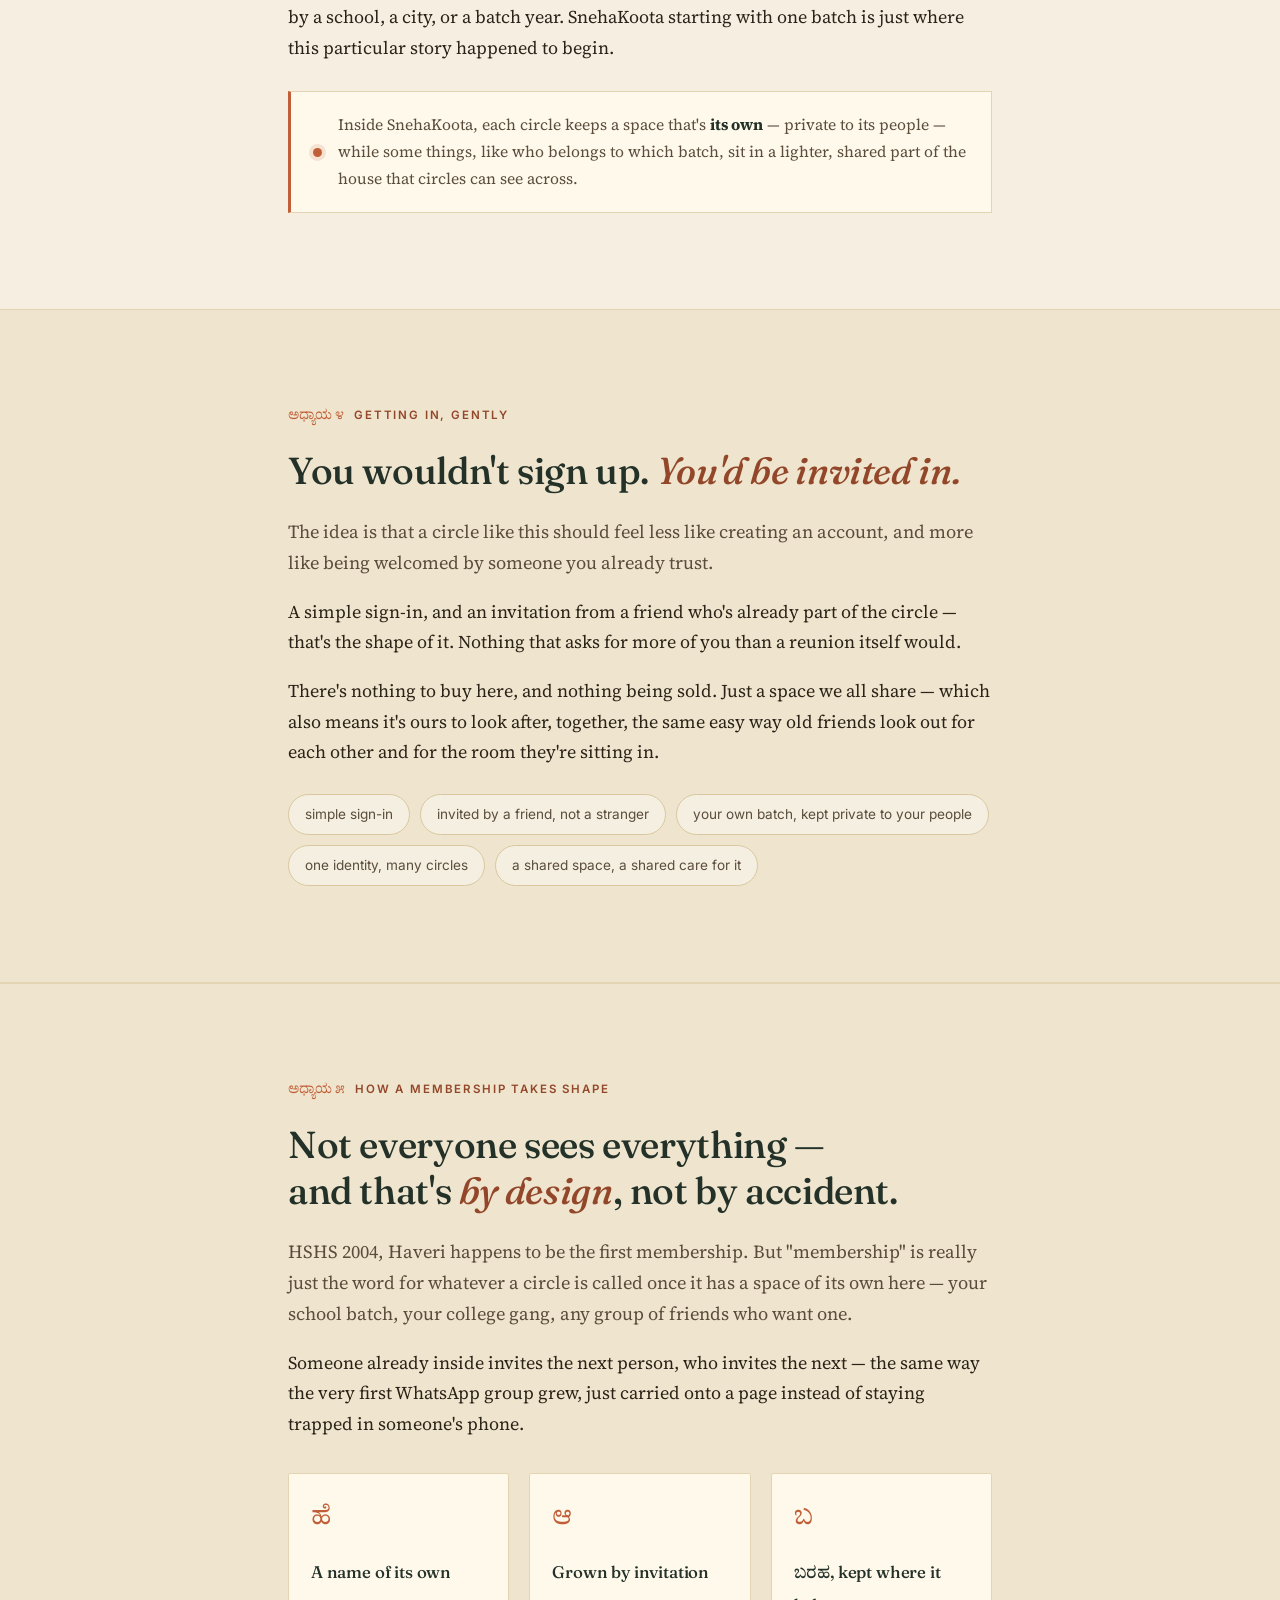
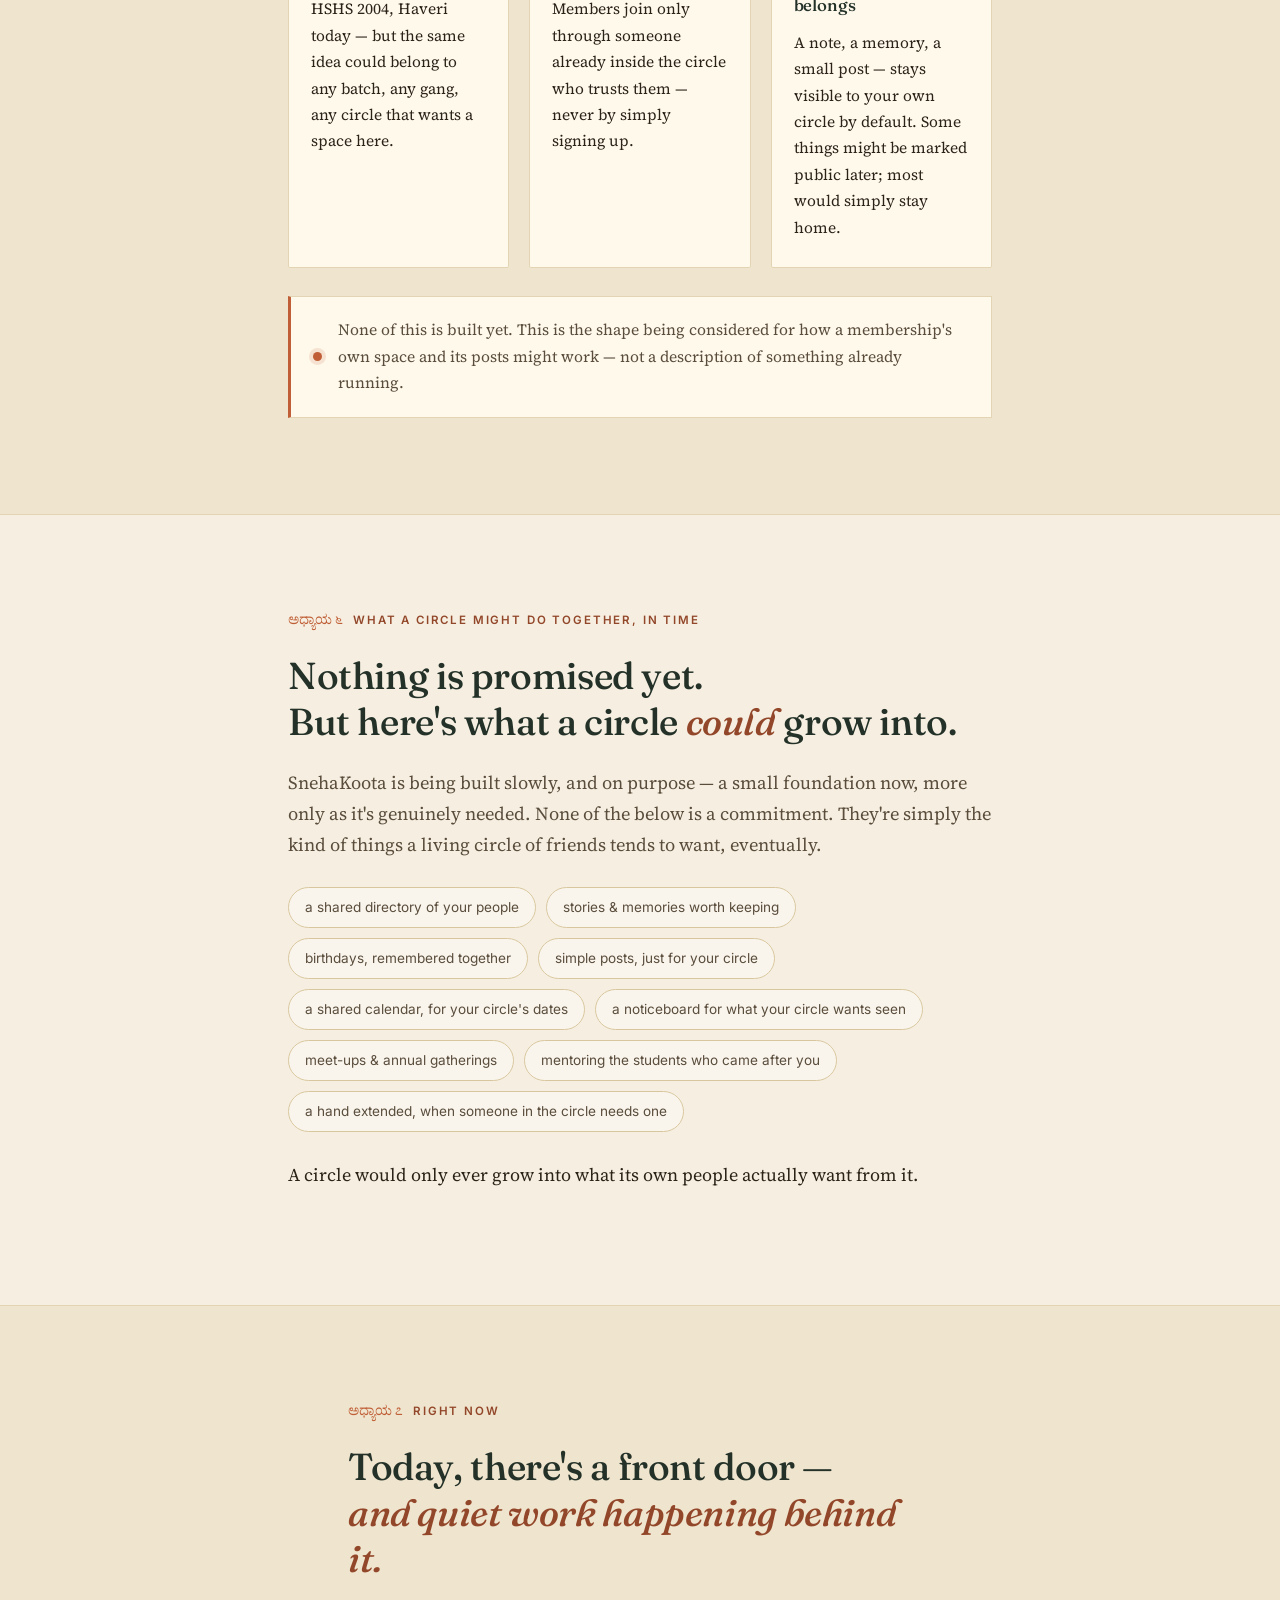
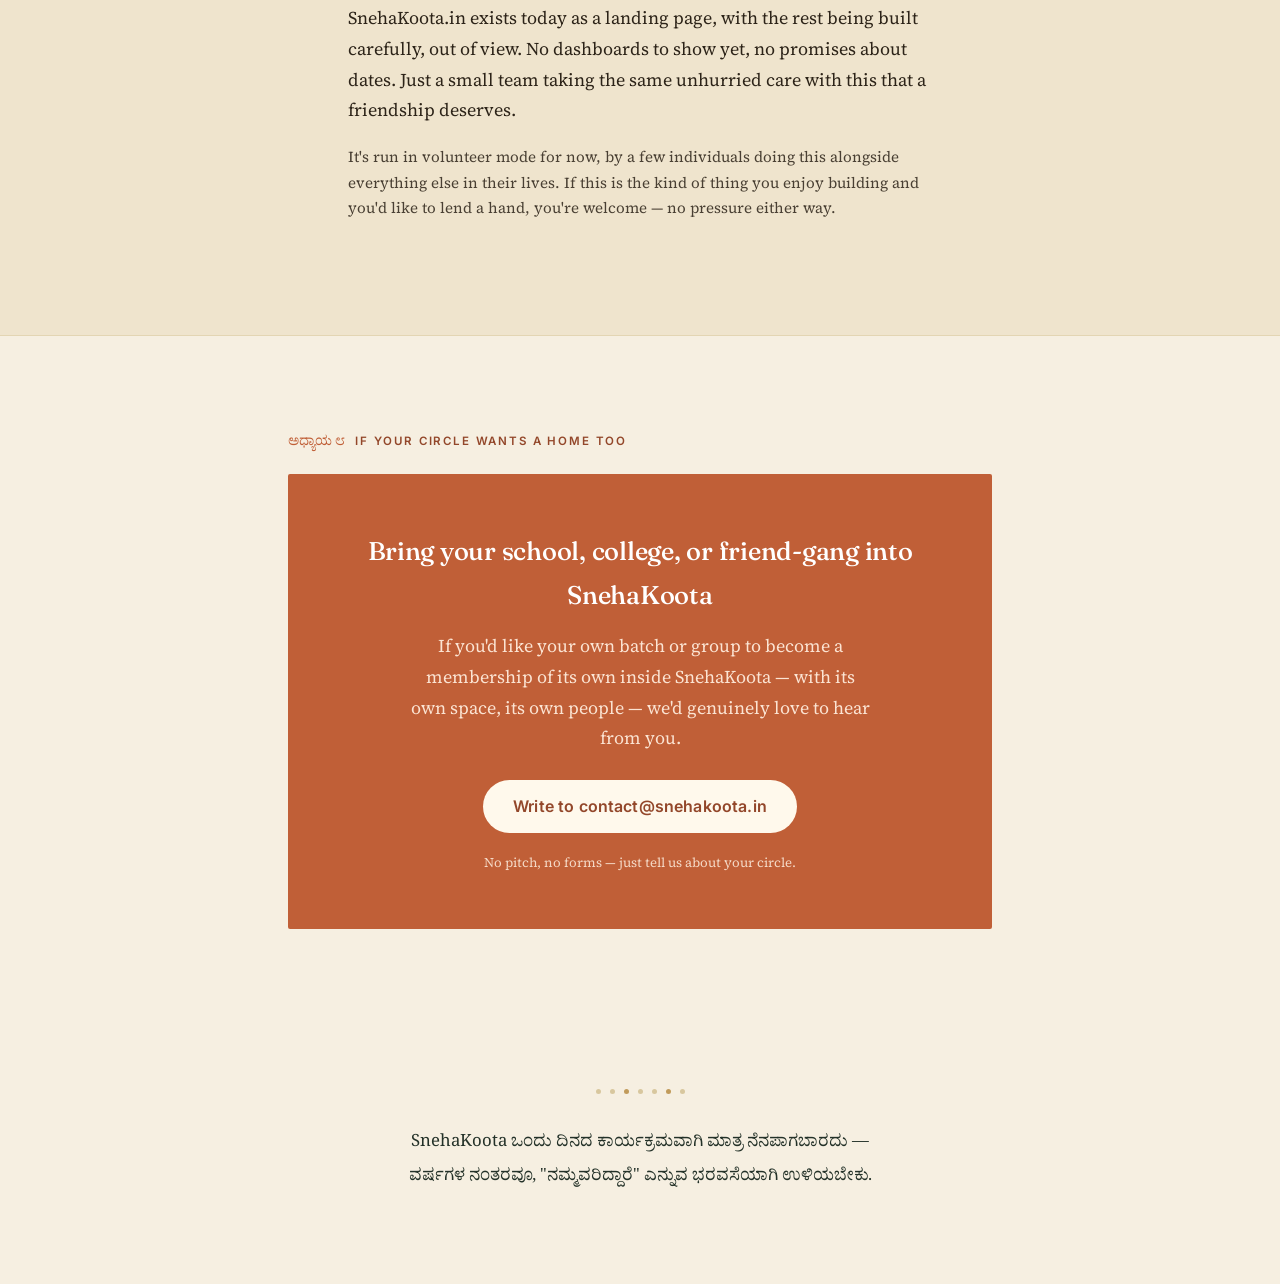
==== commit 0dc8b869: "Update index.html" ====
--- a/concept/index.html
+++ b/concept/index.html
@@ -684,9 +684,7 @@
       <span></span><span></span><span></span><span></span><span></span><span></span><span></span>
     </div>
     <div class="closing-kn reveal">SnehaKoota ಒಂದು ದಿನದ ಕಾರ್ಯಕ್ರಮವಾಗಿ ಮಾತ್ರ ನೆನಪಾಗಬಾರದು —<br>ವರ್ಷಗಳ ನಂತರವೂ, "ನಮ್ಮವರಿದ್ದಾರೆ" ಎನ್ನುವ ಭರವಸೆಯಾಗಿ ಉಳಿಯಬೇಕು.</div>
-    <div class="closing-en reveal">May SnehaKoota never be remembered as just a day. May it remain, years later, the quiet reassurance that — our people are still there.</div>
-    <div class="mark kn" style="letter-spacing:0.02em; text-transform:none; opacity:0.85; font-size:0.85rem;">ಸ್ನೇಹವೇ ನಮ್ಮ ಬಂಧನ • ಕೂಟವೇ ನಮ್ಮ ಶಕ್ತಿ</div>
-    <div class="mark"><a href="https://snehakoota.in" style="color:inherit; text-decoration:none;">SnehaKoota — ಸ್ನೇಹಕೂಟ · snehakoota.in</a></div>
+    
   </div>
 </footer>
 
